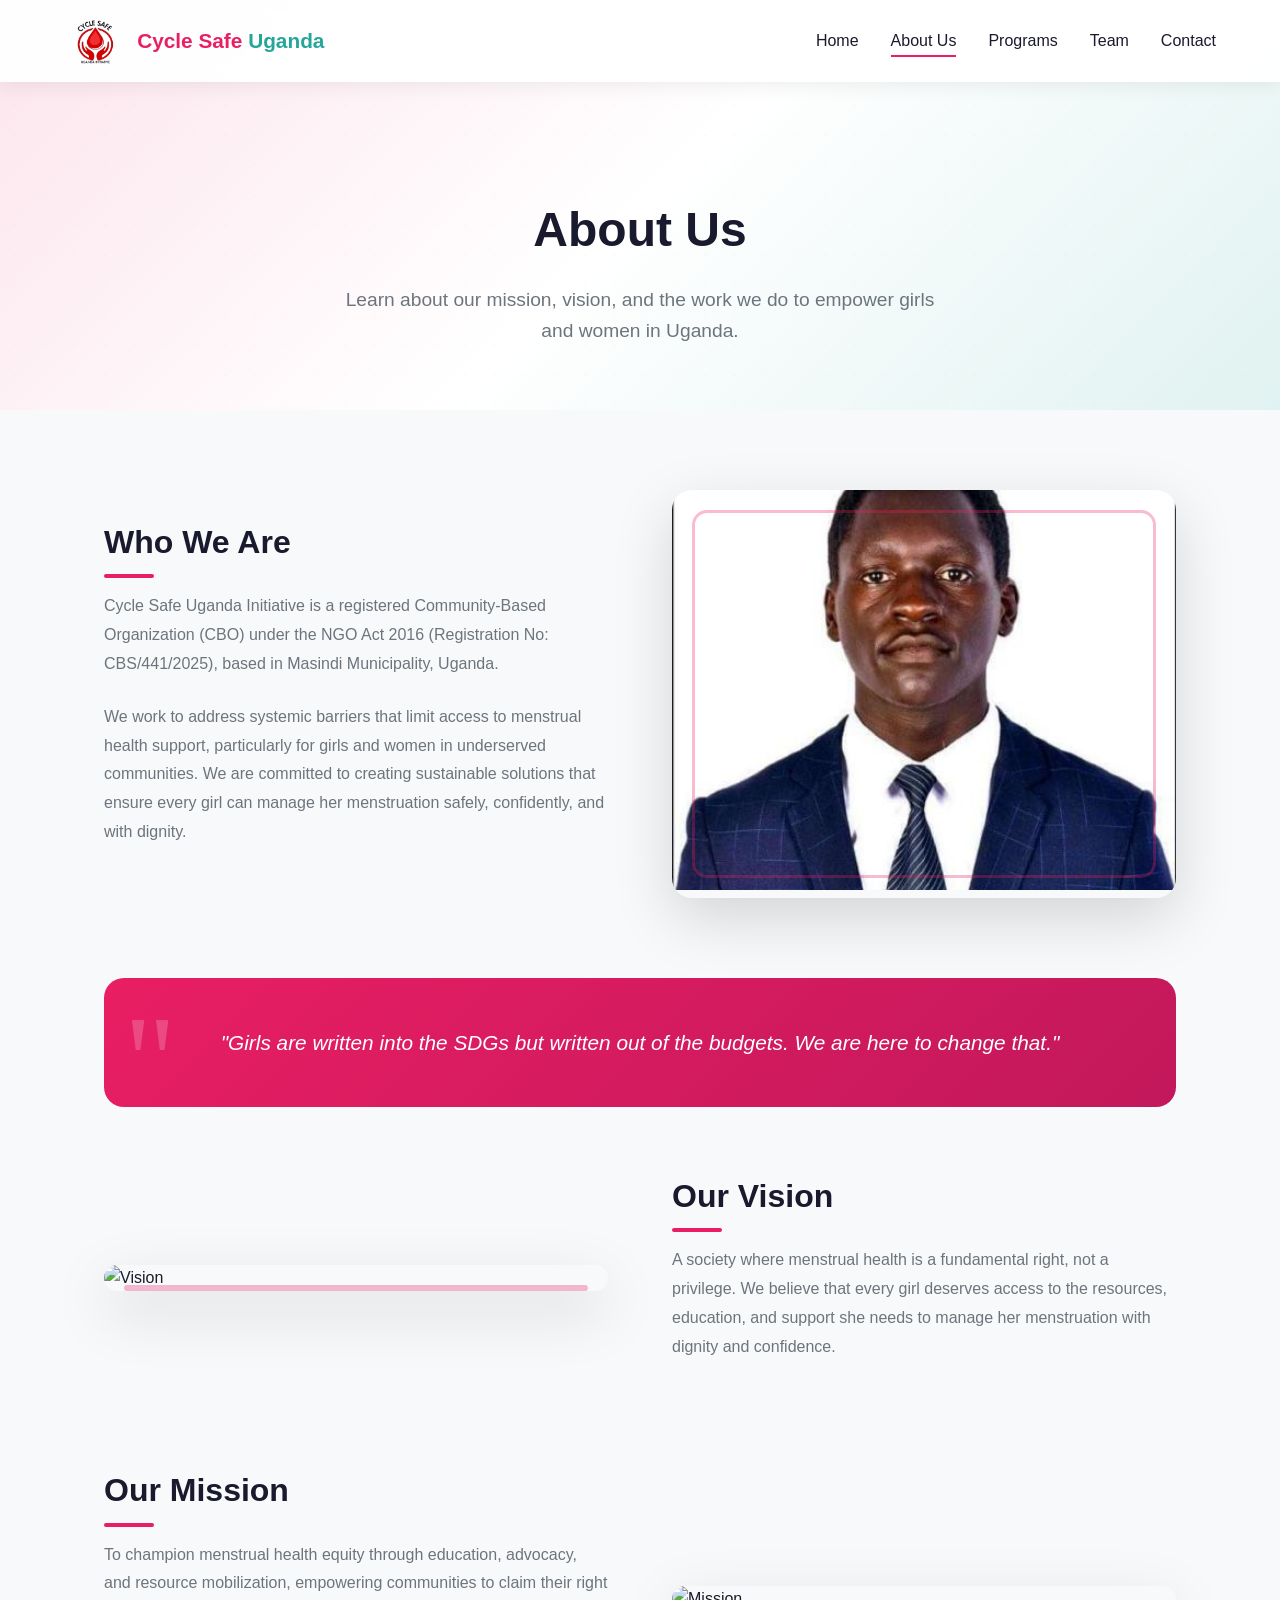
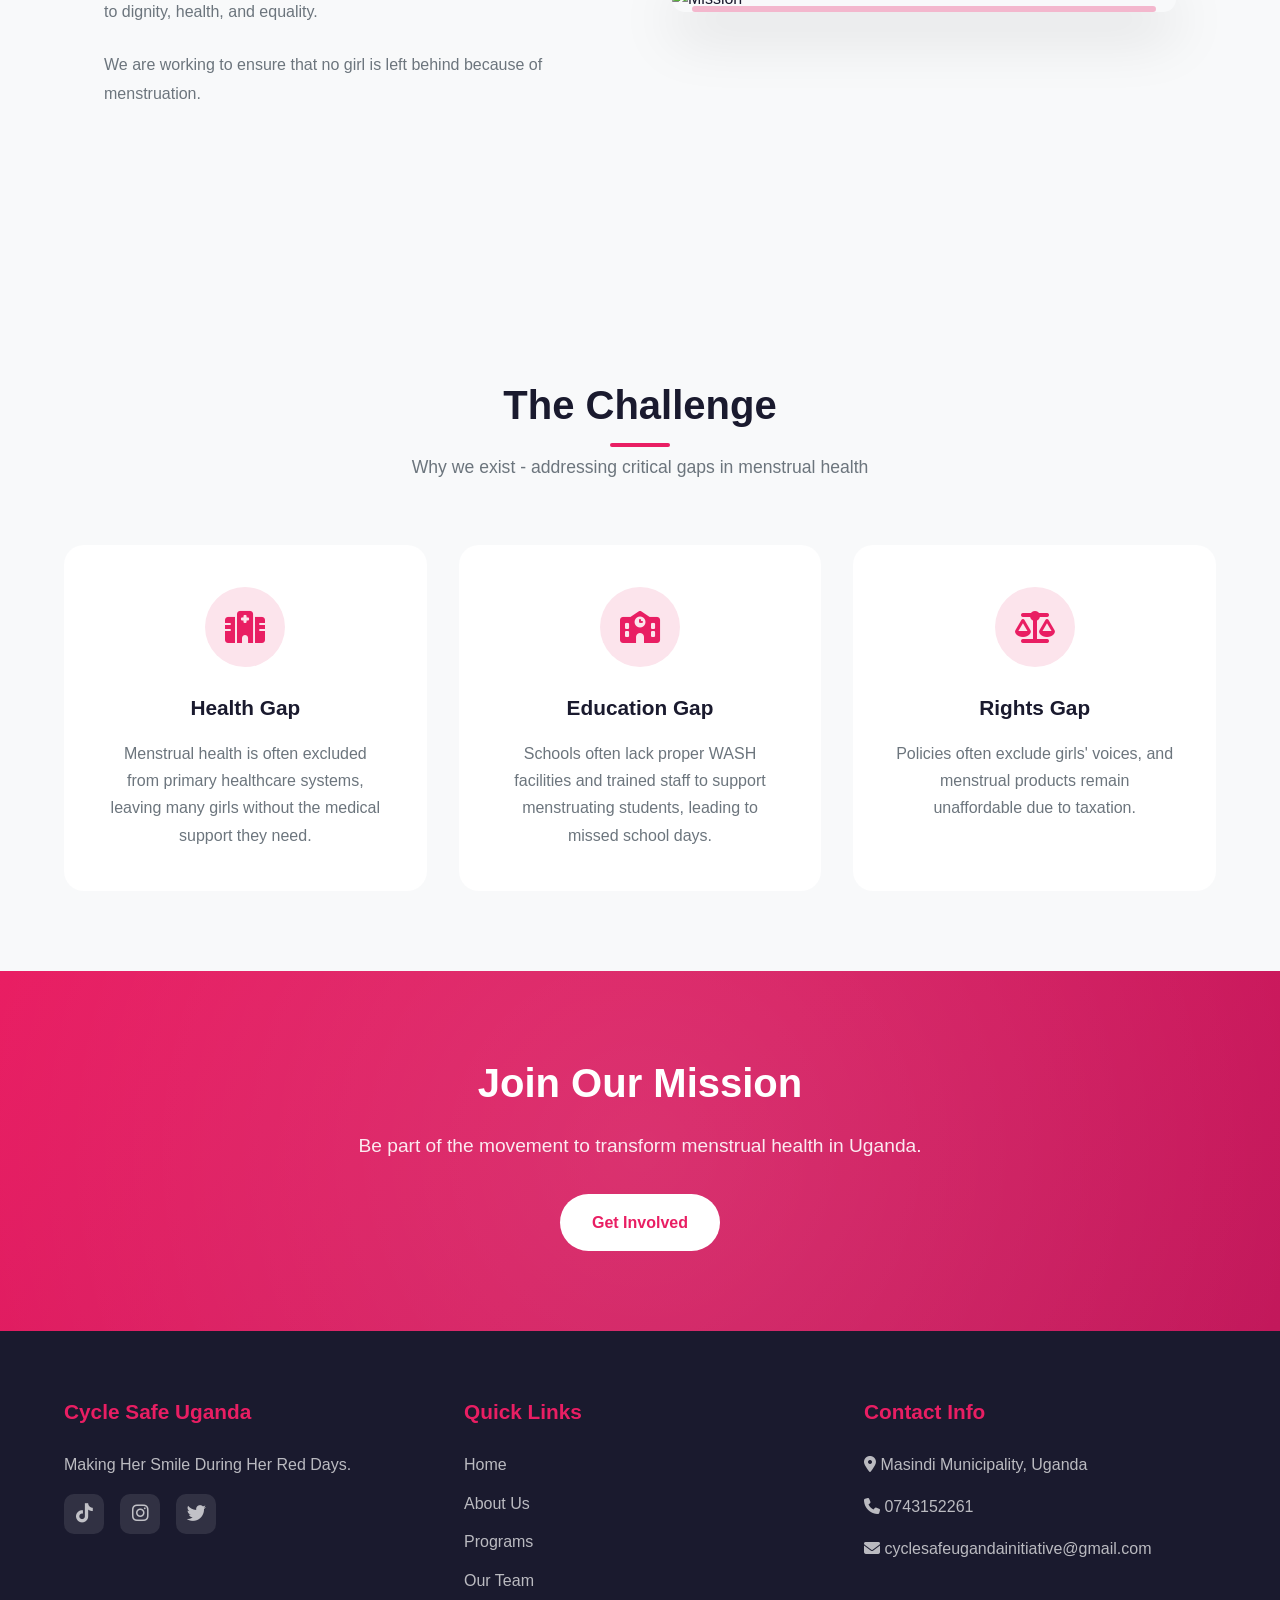
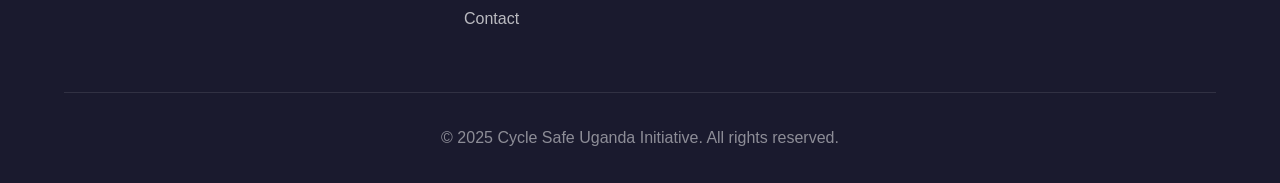
==== about.html @ 3c87a405 "Initial commit: Multi-page website with animations and modern UI" ====
<!DOCTYPE html>
<html lang="en">
<head>
    <meta charset="UTF-8">
    <meta name="viewport" content="width=device-width, initial-scale=1.0">
    <title>About Us - Cycle Safe Uganda Initiative</title>
    <link rel="stylesheet" href="styles.css">
    <link rel="stylesheet" href="https://cdnjs.cloudflare.com/ajax/libs/font-awesome/6.4.0/css/all.min.css">
    <style>
        .page-header {
            background: linear-gradient(135deg, var(--primary-light) 0%, #fff 50%, #e0f2f1 100%);
            padding: 12rem 5% 4rem;
            text-align: center;
            position: relative;
            overflow: hidden;
        }
        
        .page-header::before {
            content: '';
            position: absolute;
            top: 0;
            left: 0;
            width: 100%;
            height: 100%;
            background: url('data:image/svg+xml,<svg xmlns="http://www.w3.org/2000/svg" viewBox="0 0 100 100"><circle cx="50" cy="50" r="2" fill="%23e91e63" opacity="0.1"/></svg>') repeat;
            background-size: 30px 30px;
            animation: moveBackground 20s linear infinite;
        }
        
        @keyframes moveBackground {
            from { background-position: 0 0; }
            to { background-position: 30px 30px; }
        }
        
        .page-header h1 {
            font-size: 3rem;
            color: var(--dark);
            margin-bottom: 1rem;
            position: relative;
        }
        
        .page-header p {
            font-size: 1.2rem;
            color: var(--gray);
            max-width: 600px;
            margin: 0 auto;
            position: relative;
        }
        
        .about-content {
            padding: 5rem 5%;
            max-width: 1200px;
            margin: 0 auto;
        }
        
        .about-section {
            display: grid;
            grid-template-columns: 1fr 1fr;
            gap: 4rem;
            align-items: center;
            margin-bottom: 5rem;
        }
        
        .about-section.reverse {
            direction: rtl;
        }
        
        .about-section.reverse > * {
            direction: ltr;
        }
        
        .about-text h2 {
            font-size: 2rem;
            margin-bottom: 1.5rem;
            color: var(--dark);
            position: relative;
        }
        
        .about-text h2::after {
            content: '';
            position: absolute;
            bottom: -10px;
            left: 0;
            width: 50px;
            height: 4px;
            background: var(--primary);
            border-radius: 2px;
        }
        
        .about-text p {
            color: var(--gray);
            line-height: 1.8;
            margin-bottom: 1.5rem;
        }
        
        .about-image {
            border-radius: 20px;
            overflow: hidden;
            box-shadow: 0 20px 60px rgba(0,0,0,0.15);
            position: relative;
        }
        
        .about-image::after {
            content: '';
            position: absolute;
            top: 20px;
            left: 20px;
            right: 20px;
            bottom: 20px;
            border: 3px solid var(--primary);
            border-radius: 15px;
            opacity: 0.3;
            animation: borderPulse 3s ease-in-out infinite;
        }
        
        @keyframes borderPulse {
            0%, 100% { opacity: 0.3; }
            50% { opacity: 0.6; }
        }
        
        .about-image img {
            width: 100%;
            height: 400px;
            object-fit: cover;
            transition: transform 0.5s ease;
        }
        
        .about-image:hover img {
            transform: scale(1.05);
        }
        
        .quote-box {
            background: linear-gradient(135deg, var(--primary) 0%, var(--primary-dark) 100%);
            color: white;
            padding: 3rem;
            border-radius: 20px;
            text-align: center;
            margin: 4rem 0;
            position: relative;
            overflow: hidden;
        }
        
        .quote-box::before {
            content: '"';
            font-size: 8rem;
            position: absolute;
            top: -20px;
            left: 20px;
            opacity: 0.2;
            font-family: serif;
        }
        
        .quote-box p {
            font-size: 1.3rem;
            font-style: italic;
            position: relative;
            z-index: 1;
        }
        
        .challenges {
            padding: 5rem 5%;
            background: var(--light);
        }
        
        .challenges-grid {
            display: grid;
            grid-template-columns: repeat(auto-fit, minmax(300px, 1fr));
            gap: 2rem;
            max-width: 1200px;
            margin: 0 auto;
        }
        
        .challenge-card {
            background: white;
            padding: 2.5rem;
            border-radius: 20px;
            text-align: center;
            transition: var(--transition);
            border: 2px solid transparent;
        }
        
        .challenge-card:hover {
            transform: translateY(-10px);
            border-color: var(--primary);
            box-shadow: 0 20px 60px rgba(0,0,0,0.1);
        }
        
        .challenge-icon {
            width: 80px;
            height: 80px;
            background: var(--primary-light);
            border-radius: 50%;
            display: flex;
            align-items: center;
            justify-content: center;
            margin: 0 auto 1.5rem;
            font-size: 2rem;
            color: var(--primary);
            transition: var(--transition);
        }
        
        .challenge-card:hover .challenge-icon {
            background: var(--primary);
            color: white;
            transform: rotate(360deg);
        }
        
        .challenge-card h3 {
            font-size: 1.3rem;
            margin-bottom: 1rem;
            color: var(--dark);
        }
        
        .challenge-card p {
            color: var(--gray);
            line-height: 1.7;
        }
        
        @media (max-width: 968px) {
            .about-section {
                grid-template-columns: 1fr;
            }
            
            .about-section.reverse {
                direction: ltr;
            }
            
            .page-header h1 {
                font-size: 2rem;
            }
        }
    </style>
</head>
<body>
    <div class="loader">
        <div class="loader-circle"></div>
    </div>

    <header>
        <div class="nav-container">
            <a href="index.html" class="logo">
                <img src="images/cycle-safe-logo.png" alt="Cycle Safe Uganda Logo" class="logo-image">
                <div class="logo-text">Cycle Safe <span>Uganda</span></div>
            </a>
            <div class="menu-toggle" onclick="toggleMenu()">
                <span></span>
                <span></span>
                <span></span>
            </div>
            <nav>
                <ul id="nav-menu">
                    <li><a href="index.html">Home</a></li>
                    <li><a href="about.html" class="active">About Us</a></li>
                    <li><a href="programs.html">Programs</a></li>
                    <li><a href="team.html">Team</a></li>
                    <li><a href="contact.html">Contact</a></li>
                </ul>
            </nav>
        </div>
    </header>

    <div class="page-header">
        <h1>About Us</h1>
        <p>Learn about our mission, vision, and the work we do to empower girls and women in Uganda.</p>
    </div>

    <section class="about-content">
        <div class="about-section reveal">
            <div class="about-text">
                <h2>Who We Are</h2>
                <p>Cycle Safe Uganda Initiative is a registered Community-Based Organization (CBO) under the NGO Act 2016 (Registration No: CBS/441/2025), based in Masindi Municipality, Uganda.</p>
                <p>We work to address systemic barriers that limit access to menstrual health support, particularly for girls and women in underserved communities. We are committed to creating sustainable solutions that ensure every girl can manage her menstruation safely, confidently, and with dignity.</p>
            </div>
            <div class="about-image">
                <img src="images/okumu1.png" alt="Team meeting" decoding="async">
            </div>
        </div>

        <div class="quote-box reveal">
            <p>"Girls are written into the SDGs but written out of the budgets. We are here to change that."</p>
        </div>

        <div class="about-section reverse reveal">
            <div class="about-text">
                <h2>Our Vision</h2>
                <p>A society where menstrual health is a fundamental right, not a privilege. We believe that every girl deserves access to the resources, education, and support she needs to manage her menstruation with dignity and confidence.</p>
            </div>
            <div class="about-image">
                <img src="https://images.unsplash.com/photo-1488521787991-ed7bbaae773c?w=600" alt="Vision" loading="lazy" decoding="async">
            </div>
        </div>

        <div class="about-section reveal">
            <div class="about-text">
                <h2>Our Mission</h2>
                <p>To champion menstrual health equity through education, advocacy, and resource mobilization, empowering communities to claim their right to dignity, health, and equality.</p>
                <p>We are working to ensure that no girl is left behind because of menstruation.</p>
            </div>
            <div class="about-image">
                <img src="https://images.unsplash.com/photo-1531206715517-5c0ba140840e?w=600" alt="Mission" loading="lazy" decoding="async">
            </div>
        </div>
    </section>

    <section class="challenges">
        <div class="section-header reveal">
            <h2>The Challenge</h2>
            <p>Why we exist - addressing critical gaps in menstrual health</p>
        </div>
        <div class="challenges-grid">
            <div class="challenge-card reveal">
                <div class="challenge-icon">
                    <i class="fas fa-hospital"></i>
                </div>
                <h3>Health Gap</h3>
                <p>Menstrual health is often excluded from primary healthcare systems, leaving many girls without the medical support they need.</p>
            </div>
            <div class="challenge-card reveal">
                <div class="challenge-icon">
                    <i class="fas fa-school"></i>
                </div>
                <h3>Education Gap</h3>
                <p>Schools often lack proper WASH facilities and trained staff to support menstruating students, leading to missed school days.</p>
            </div>
            <div class="challenge-card reveal">
                <div class="challenge-icon">
                    <i class="fas fa-balance-scale"></i>
                </div>
                <h3>Rights Gap</h3>
                <p>Policies often exclude girls' voices, and menstrual products remain unaffordable due to taxation.</p>
            </div>
        </div>
    </section>

    <section class="cta">
        <div class="cta-content">
            <h2>Join Our Mission</h2>
            <p>Be part of the movement to transform menstrual health in Uganda.</p>
            <a href="contact.html" class="btn">Get Involved</a>
        </div>
    </section>

    <footer>
        <div class="footer-grid">
            <div class="footer-col">
                <h4>Cycle Safe Uganda</h4>
                <p>Making Her Smile During Her Red Days.</p>
                <div class="social-links">
                    <a href="#"><i class="fab fa-tiktok"></i></a>
                    <a href="#"><i class="fab fa-instagram"></i></a>
                    <a href="#"><i class="fab fa-twitter"></i></a>
                </div>
            </div>
            <div class="footer-col">
                <h4>Quick Links</h4>
                <ul>
                    <li><a href="index.html">Home</a></li>
                    <li><a href="about.html">About Us</a></li>
                    <li><a href="programs.html">Programs</a></li>
                    <li><a href="team.html">Our Team</a></li>
                    <li><a href="contact.html">Contact</a></li>
                </ul>
            </div>
            <div class="footer-col">
                <h4>Contact Info</h4>
                <p><i class="fas fa-map-marker-alt"></i> Masindi Municipality, Uganda</p>
                <p><i class="fas fa-phone"></i> 0743152261</p>
                <p><i class="fas fa-envelope"></i> cyclesafeugandainitiative@gmail.com</p>
            </div>
        </div>
        <div class="footer-bottom">
            <p>&copy; 2025 Cycle Safe Uganda Initiative. All rights reserved.</p>
        </div>
    </footer>

    <script>
        document.addEventListener('DOMContentLoaded', () => {
            const loader = document.querySelector('.loader');
            if (loader) {
                loader.classList.add('hidden');
            }
        });

        // Fallback in case DOMContentLoaded is delayed by browser quirks.
        setTimeout(() => {
            const loader = document.querySelector('.loader');
            if (loader && !loader.classList.contains('hidden')) {
                loader.classList.add('hidden');
            }
        }, 1200);

        window.addEventListener('scroll', () => {
            const header = document.querySelector('header');
            header.classList.toggle('scrolled', window.scrollY > 50);
        });

        function toggleMenu() {
            document.getElementById('nav-menu').classList.toggle('active');
        }

        window.addEventListener('scroll', reveal);
        
        function reveal() {
            var reveals = document.querySelectorAll('.reveal');
            for (var i = 0; i < reveals.length; i++) {
                var windowHeight = window.innerHeight;
                var elementTop = reveals[i].getBoundingClientRect().top;
                var elementVisible = 150;
                if (elementTop < windowHeight - elementVisible) {
                    reveals[i].classList.add('active');
                }
            }
        }
    </script>
</body>
</html>
---- styles.css ----
:root {
    --primary: #e91e63;
    --primary-dark: #c2185b;
    --primary-light: #fce4ec;
    --secondary: #26a69a;
    --dark: #1a1a2e;
    --light: #f8f9fa;
    --white: #ffffff;
    --gray: #6c757d;
    --transition: all 0.4s cubic-bezier(0.4, 0, 0.2, 1);
}

* {
    margin: 0;
    padding: 0;
    box-sizing: border-box;
    font-family: 'Segoe UI', Tahoma, Geneva, Verdana, sans-serif;
}

html {
    scroll-behavior: smooth;
}

body {
    background: var(--light);
    color: var(--dark);
    line-height: 1.6;
    overflow-x: hidden;
}

/* Loader */
.loader {
    position: fixed;
    top: 0;
    left: 0;
    width: 100%;
    height: 100%;
    background: var(--white);
    display: flex;
    justify-content: center;
    align-items: center;
    z-index: 9999;
    transition: opacity 0.5s ease;
}

.loader.hidden {
    opacity: 0;
    pointer-events: none;
}

.loader-circle {
    width: 60px;
    height: 60px;
    border: 4px solid var(--primary-light);
    border-top-color: var(--primary);
    border-radius: 50%;
    animation: spin 1s linear infinite;
}

@keyframes spin {
    to { transform: rotate(360deg); }
}

/* Header */
header {
    background: rgba(255, 255, 255, 0.95);
    backdrop-filter: blur(10px);
    padding: 1rem 5%;
    position: fixed;
    width: 100%;
    top: 0;
    z-index: 1000;
    box-shadow: 0 2px 20px rgba(0,0,0,0.08);
    transition: var(--transition);
}

header.scrolled {
    padding: 0.7rem 5%;
    box-shadow: 0 4px 30px rgba(0,0,0,0.12);
}

.nav-container {
    display: flex;
    justify-content: space-between;
    align-items: center;
    max-width: 1400px;
    margin: 0 auto;
}

.logo {
    display: flex;
    align-items: center;
    gap: 12px;
    text-decoration: none;
    color: var(--dark);
}

.logo-image {
    height: 50px;
    width: auto;
    object-fit: contain;
    transition: var(--transition);
}

.logo:hover .logo-image {
    transform: scale(1.05);
}

.logo-text {
    font-size: 1.3rem;
    font-weight: 700;
    color: var(--primary);
}

.logo-text span {
    color: var(--secondary);
}

nav ul {
    display: flex;
    list-style: none;
    gap: 2rem;
}

nav a {
    text-decoration: none;
    color: var(--dark);
    font-weight: 500;
    position: relative;
    padding: 0.5rem 0;
    transition: var(--transition);
}

nav a::after {
    content: '';
    position: absolute;
    bottom: 0;
    left: 0;
    width: 0;
    height: 2px;
    background: var(--primary);
    transition: var(--transition);
}

nav a:hover::after,
nav a.active::after {
    width: 100%;
}

nav a:hover {
    color: var(--primary);
}

.menu-toggle {
    display: none;
    flex-direction: column;
    gap: 5px;
    cursor: pointer;
    padding: 10px;
}

.menu-toggle span {
    width: 25px;
    height: 3px;
    background: var(--dark);
    border-radius: 3px;
    transition: var(--transition);
}

/* Hero Section */
.hero {
    min-height: 100vh;
    display: flex;
    align-items: center;
    padding: 8rem 5% 4rem;
    background: linear-gradient(135deg, var(--primary-light) 0%, #fff 50%, #e0f2f1 100%);
    position: relative;
    overflow: hidden;
}

.hero::before {
    content: '';
    position: absolute;
    top: -50%;
    right: -20%;
    width: 600px;
    height: 600px;
    background: radial-gradient(circle, rgba(233, 30, 99, 0.1) 0%, transparent 70%);
    animation: float 8s ease-in-out infinite;
}

@keyframes float {
    0%, 100% { transform: translateY(0) rotate(0deg); }
    50% { transform: translateY(-30px) rotate(10deg); }
}

.hero-content {
    max-width: 700px;
    z-index: 1;
    animation: slideUp 1s ease-out;
}

@keyframes slideUp {
    from { opacity: 0; transform: translateY(40px); }
    to { opacity: 1; transform: translateY(0); }
}

.tagline {
    font-size: 1.2rem;
    color: var(--primary);
    font-weight: 600;
    margin-bottom: 1rem;
    display: flex;
    align-items: center;
    gap: 10px;
}

.tagline::before {
    content: '';
    width: 40px;
    height: 3px;
    background: var(--primary);
    border-radius: 2px;
}

.hero h1 {
    font-size: 3.5rem;
    line-height: 1.2;
    margin-bottom: 1.5rem;
    color: var(--dark);
}

.hero h1 span {
    color: var(--primary);
    position: relative;
}

.hero p {
    font-size: 1.2rem;
    color: var(--gray);
    margin-bottom: 2rem;
    max-width: 550px;
}

.hero-buttons {
    display: flex;
    gap: 1rem;
    flex-wrap: wrap;
}

.btn {
    padding: 1rem 2rem;
    border-radius: 50px;
    text-decoration: none;
    font-weight: 600;
    transition: var(--transition);
    display: inline-flex;
    align-items: center;
    gap: 8px;
    cursor: pointer;
    border: none;
    font-size: 1rem;
}

.btn-primary {
    background: var(--primary);
    color: white;
    box-shadow: 0 10px 30px rgba(233, 30, 99, 0.3);
}

.btn-primary:hover {
    background: var(--primary-dark);
    transform: translateY(-3px);
    box-shadow: 0 15px 40px rgba(233, 30, 99, 0.4);
}

.btn-secondary {
    background: white;
    color: var(--dark);
    border: 2px solid var(--primary);
}

.btn-secondary:hover {
    background: var(--primary);
    color: white;
}

.hero-image {
    position: absolute;
    right: 5%;
    top: 50%;
    transform: translateY(-50%);
    width: 400px;
    animation: fadeIn 1.2s ease-out 0.3s both;
}

@keyframes fadeIn {
    from { opacity: 0; transform: translateY(-50%) scale(0.9); }
    to { opacity: 1; transform: translateY(-50%) scale(1); }
}

.hero-image img {
    width: 100%;
    border-radius: 30px;
    box-shadow: 0 30px 60px rgba(0,0,0,0.15);
}

/* Stats Section */
.stats {
    padding: 4rem 5%;
    background: var(--white);
    margin-top: -1px;
}

.stats-grid {
    display: grid;
    grid-template-columns: repeat(auto-fit, minmax(200px, 1fr));
    gap: 2rem;
    max-width: 1200px;
    margin: 0 auto;
}

.stat-card {
    text-align: center;
    padding: 2rem;
    border-radius: 20px;
    background: var(--light);
    transition: var(--transition);
    opacity: 0;
    transform: translateY(30px);
    animation: fadeUp 0.6s ease-out forwards;
}

.stat-card:nth-child(1) { animation-delay: 0.1s; }
.stat-card:nth-child(2) { animation-delay: 0.2s; }
.stat-card:nth-child(3) { animation-delay: 0.3s; }
.stat-card:nth-child(4) { animation-delay: 0.4s; }

@keyframes fadeUp {
    to { opacity: 1; transform: translateY(0); }
}

.stat-card:hover {
    transform: translateY(-10px);
    box-shadow: 0 20px 40px rgba(0,0,0,0.1);
}

.stat-number {
    font-size: 2.5rem;
    font-weight: 700;
    color: var(--primary);
    margin-bottom: 0.5rem;
}

.stat-label {
    color: var(--gray);
    font-size: 0.95rem;
}

/* Section Styles */
section {
    padding: 5rem 5%;
}

.section-header {
    text-align: center;
    max-width: 600px;
    margin: 0 auto 4rem;
}

.section-header h2 {
    font-size: 2.5rem;
    color: var(--dark);
    margin-bottom: 1rem;
    position: relative;
    display: inline-block;
}

.section-header h2::after {
    content: '';
    position: absolute;
    bottom: -10px;
    left: 50%;
    transform: translateX(-50%);
    width: 60px;
    height: 4px;
    background: var(--primary);
    border-radius: 2px;
}

.section-header p {
    color: var(--gray);
    font-size: 1.1rem;
}

/* Features Section */
.features {
    background: linear-gradient(180deg, var(--light) 0%, var(--white) 100%);
}

.features-grid {
    display: grid;
    grid-template-columns: repeat(auto-fit, minmax(300px, 1fr));
    gap: 2rem;
    max-width: 1200px;
    margin: 0 auto;
}

.feature-card {
    background: var(--white);
    padding: 2.5rem;
    border-radius: 20px;
    box-shadow: 0 10px 40px rgba(0,0,0,0.08);
    transition: var(--transition);
    position: relative;
    overflow: hidden;
}

.feature-card::before {
    content: '';
    position: absolute;
    top: 0;
    left: 0;
    width: 100%;
    height: 4px;
    background: linear-gradient(90deg, var(--primary), var(--secondary));
    transform: scaleX(0);
    transform-origin: left;
    transition: var(--transition);
}

.feature-card:hover {
    transform: translateY(-10px);
    box-shadow: 0 20px 60px rgba(0,0,0,0.12);
}

.feature-card:hover::before {
    transform: scaleX(1);
}

.feature-icon {
    width: 70px;
    height: 70px;
    background: var(--primary-light);
    border-radius: 20px;
    display: flex;
    align-items: center;
    justify-content: center;
    font-size: 2rem;
    margin-bottom: 1.5rem;
    transition: var(--transition);
}

.feature-card:hover .feature-icon {
    background: var(--primary);
    color: white;
    transform: scale(1.1) rotate(5deg);
}

.feature-card h3 {
    font-size: 1.3rem;
    margin-bottom: 1rem;
    color: var(--dark);
}

.feature-card p {
    color: var(--gray);
    line-height: 1.7;
}

/* CTA Section */
.cta {
    background: linear-gradient(135deg, var(--primary) 0%, var(--primary-dark) 100%);
    color: white;
    text-align: center;
    position: relative;
    overflow: hidden;
}

.cta::before {
    content: '';
    position: absolute;
    top: -50%;
    left: -50%;
    width: 200%;
    height: 200%;
    background: radial-gradient(circle, rgba(255,255,255,0.1) 0%, transparent 50%);
    animation: rotate 20s linear infinite;
}

@keyframes rotate {
    to { transform: rotate(360deg); }
}

.cta-content {
    position: relative;
    z-index: 1;
}

.cta h2 {
    font-size: 2.5rem;
    margin-bottom: 1rem;
}

.cta p {
    font-size: 1.2rem;
    opacity: 0.9;
    margin-bottom: 2rem;
    max-width: 600px;
    margin-left: auto;
    margin-right: auto;
}

.cta .btn {
    background: white;
    color: var(--primary);
}

.cta .btn:hover {
    background: var(--dark);
    color: white;
}

/* Footer */
footer {
    background: var(--dark);
    color: white;
    padding: 4rem 5% 2rem;
}

.footer-grid {
    display: grid;
    grid-template-columns: repeat(auto-fit, minmax(250px, 1fr));
    gap: 3rem;
    max-width: 1200px;
    margin: 0 auto;
    margin-bottom: 3rem;
}

.footer-col h4 {
    font-size: 1.3rem;
    margin-bottom: 1.5rem;
    color: var(--primary);
}

.footer-col p {
    color: rgba(255,255,255,0.7);
    margin-bottom: 1rem;
}

.footer-col ul {
    list-style: none;
}

.footer-col ul li {
    margin-bottom: 0.8rem;
}

.footer-col a {
    color: rgba(255,255,255,0.7);
    text-decoration: none;
    transition: var(--transition);
}

.footer-col a:hover {
    color: var(--primary);
    padding-left: 5px;
}

.social-links {
    display: flex;
    gap: 1rem;
    margin-top: 1rem;
}

.social-links a {
    width: 40px;
    height: 40px;
    background: rgba(255,255,255,0.1);
    border-radius: 10px;
    display: flex;
    align-items: center;
    justify-content: center;
    font-size: 1.2rem;
    transition: var(--transition);
}

.social-links a:hover {
    background: var(--primary);
    transform: translateY(-5px);
}

.footer-bottom {
    text-align: center;
    padding-top: 2rem;
    border-top: 1px solid rgba(255,255,255,0.1);
    color: rgba(255,255,255,0.5);
}

/* Scroll Animations */
.reveal {
    opacity: 0;
    transform: translateY(40px);
    transition: all 0.8s ease-out;
}

.reveal.active {
    opacity: 1;
    transform: translateY(0);
}

/* Responsive */
@media (max-width: 968px) {
    .hero {
        text-align: center;
    }
    
    .hero-content {
        max-width: 100%;
    }
    
    .hero-image {
        display: none;
    }
    
    .hero h1 {
        font-size: 2.5rem;
    }
}

@media (max-width: 768px) {
    .menu-toggle {
        display: flex;
    }
    
    nav ul {
        position: fixed;
        top: 70px;
        left: 0;
        width: 100%;
        background: white;
        flex-direction: column;
        padding: 2rem;
        gap: 1rem;
        box-shadow: 0 20px 40px rgba(0,0,0,0.1);
        transform: translateY(-150%);
        transition: var(--transition);
    }
    
    nav ul.active {
        transform: translateY(0);
    }
    
    .hero h1 {
        font-size: 2rem;
    }
    
    .section-header h2 {
        font-size: 2rem;
    }
}
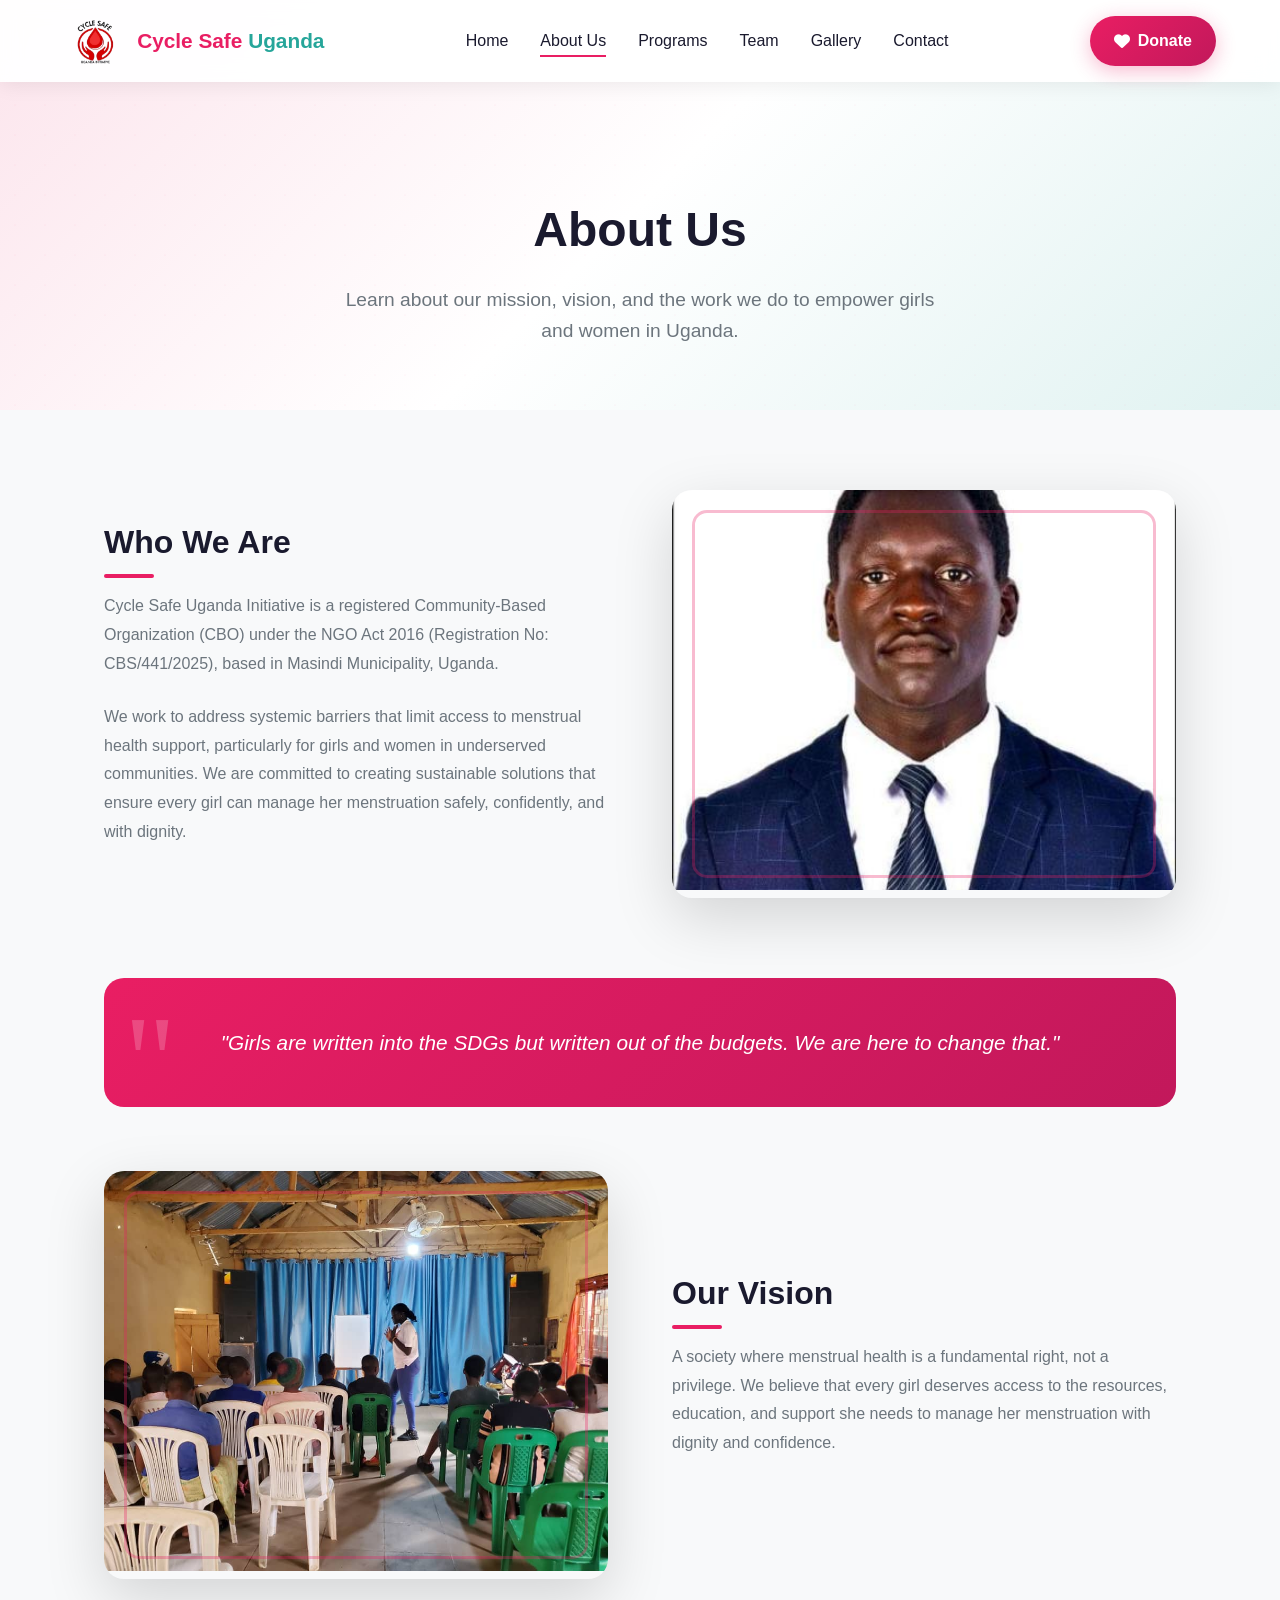
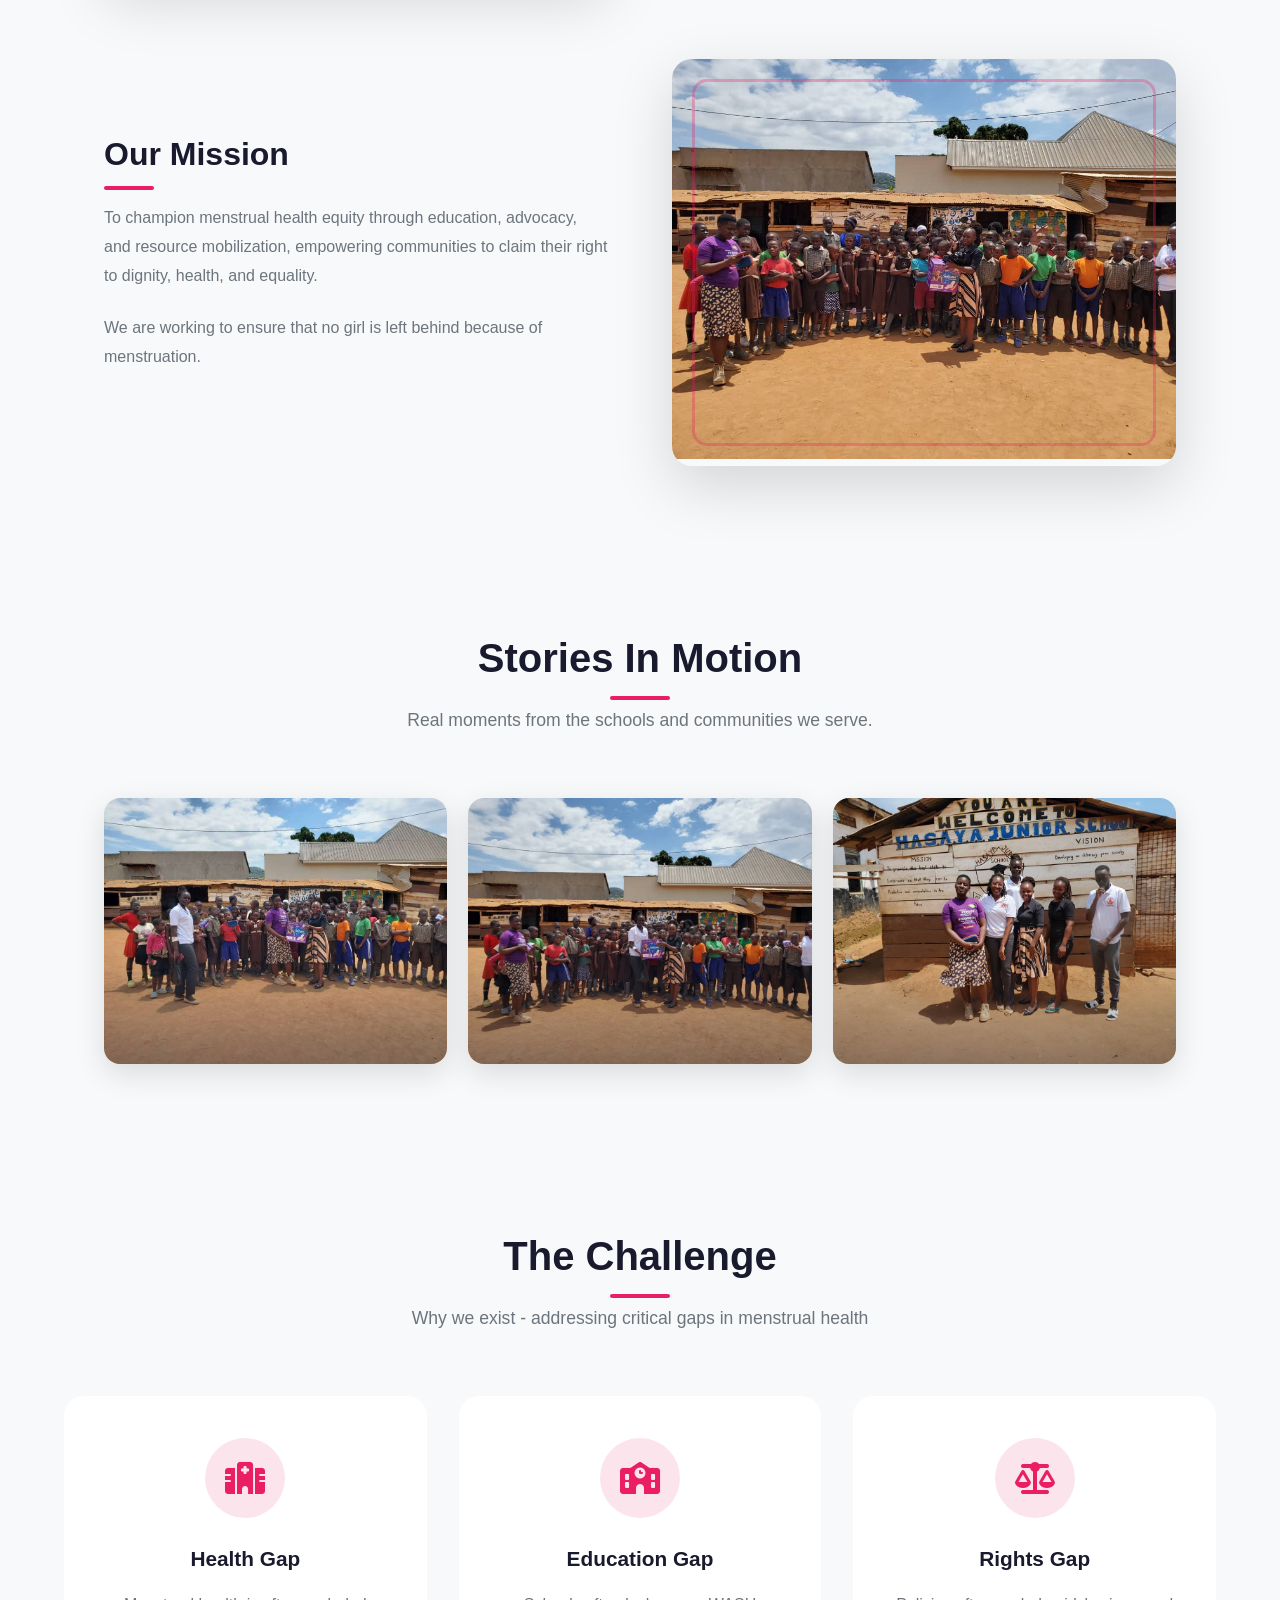
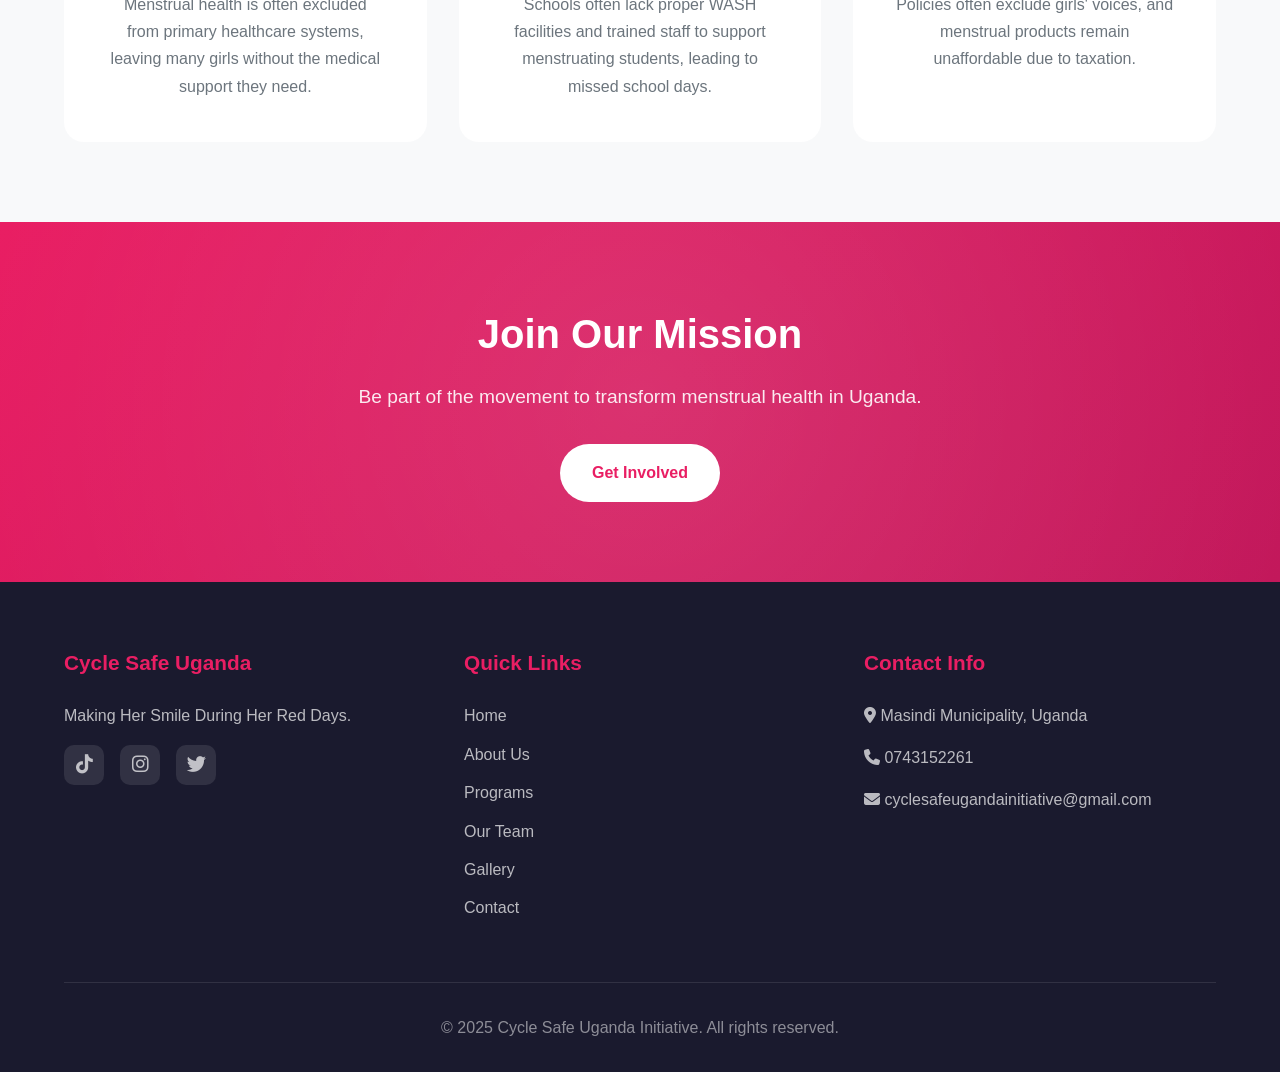
==== commit b0badea6: "new" ====
--- a/about.html
+++ b/about.html
@@ -215,9 +215,57 @@
             color: var(--gray);
             line-height: 1.7;
         }
+
+        .story-gallery {
+            padding: 0 5% 5rem;
+            max-width: 1200px;
+            margin: 0 auto;
+        }
+
+        .story-gallery-grid {
+            display: grid;
+            grid-template-columns: repeat(3, minmax(0, 1fr));
+            gap: 1.3rem;
+        }
+
+        .story-photo {
+            border-radius: 16px;
+            overflow: hidden;
+            box-shadow: 0 10px 30px rgba(0, 0, 0, 0.12);
+            transition: var(--transition);
+            min-height: 260px;
+            position: relative;
+        }
+
+        .story-photo img {
+            width: 100%;
+            height: 100%;
+            object-fit: cover;
+            transition: transform 0.6s ease;
+        }
+
+        .story-photo:hover {
+            transform: translateY(-8px);
+        }
+
+        .story-photo:hover img {
+            transform: scale(1.08);
+        }
+
+        .story-photo::after {
+            content: '';
+            position: absolute;
+            inset: 0;
+            background: linear-gradient(to top, rgba(26, 26, 46, 0.4), transparent 45%);
+            pointer-events: none;
+        }
         
         @media (max-width: 968px) {
             .about-section {
+                grid-template-columns: 1fr;
+            }
+
+            .story-gallery-grid {
                 grid-template-columns: 1fr;
             }
             
@@ -253,9 +301,11 @@
                     <li><a href="about.html" class="active">About Us</a></li>
                     <li><a href="programs.html">Programs</a></li>
                     <li><a href="team.html">Team</a></li>
+                    <li><a href="gallery.html">Gallery</a></li>
                     <li><a href="contact.html">Contact</a></li>
                 </ul>
             </nav>
+            <a href="programs.html#support" class="nav-donate-btn"><i class="fas fa-heart"></i> Donate</a>
         </div>
     </header>
 
@@ -286,7 +336,7 @@
                 <p>A society where menstrual health is a fundamental right, not a privilege. We believe that every girl deserves access to the resources, education, and support she needs to manage her menstruation with dignity and confidence.</p>
             </div>
             <div class="about-image">
-                <img src="https://images.unsplash.com/photo-1488521787991-ed7bbaae773c?w=600" alt="Vision" loading="lazy" decoding="async">
+                <img src="images/8.jpg" alt="Students participating in a school program" loading="lazy" decoding="async">
             </div>
         </div>
 
@@ -297,7 +347,25 @@
                 <p>We are working to ensure that no girl is left behind because of menstruation.</p>
             </div>
             <div class="about-image">
-                <img src="https://images.unsplash.com/photo-1531206715517-5c0ba140840e?w=600" alt="Mission" loading="lazy" decoding="async">
+                <img src="images/9.jpg" alt="Cycle Safe outreach program in action" loading="lazy" decoding="async">
+            </div>
+        </div>
+    </section>
+
+    <section class="story-gallery">
+        <div class="section-header reveal">
+            <h2>Stories In Motion</h2>
+            <p>Real moments from the schools and communities we serve.</p>
+        </div>
+        <div class="story-gallery-grid">
+            <div class="story-photo reveal">
+                <img src="images/10.jpg" alt="Students learning in a classroom" loading="lazy" decoding="async">
+            </div>
+            <div class="story-photo reveal">
+                <img src="images/11.jpg" alt="Group activity during awareness session" loading="lazy" decoding="async">
+            </div>
+            <div class="story-photo reveal">
+                <img src="images/12.jpg" alt="Young people engaged in workshop" loading="lazy" decoding="async">
             </div>
         </div>
     </section>
@@ -358,6 +426,7 @@
                     <li><a href="about.html">About Us</a></li>
                     <li><a href="programs.html">Programs</a></li>
                     <li><a href="team.html">Our Team</a></li>
+                    <li><a href="gallery.html">Gallery</a></li>
                     <li><a href="contact.html">Contact</a></li>
                 </ul>
             </div>
--- a/styles.css
+++ b/styles.css
@@ -106,6 +106,70 @@
     transform: scale(1.05);
 }
 
+/* Featured Images */
+.featured-images {
+    padding: 5rem 5%;
+    background: linear-gradient(180deg, var(--light) 0%, var(--white) 100%);
+}
+
+.featured-grid {
+    display: grid;
+    grid-template-columns: repeat(auto-fit, minmax(300px, 1fr));
+    gap: 2rem;
+    max-width: 1200px;
+    margin: 0 auto;
+    animation: fadeInUp 0.8s ease-out;
+}
+
+.featured-image-card {
+    position: relative;
+    overflow: hidden;
+    border-radius: 20px;
+    height: 340px;
+    box-shadow: 0 10px 40px rgba(0,0,0,0.1);
+    cursor: pointer;
+    transition: var(--transition);
+}
+
+.featured-image-card img {
+    width: 100%;
+    height: 100%;
+    object-fit: cover;
+    transition: transform 0.6s cubic-bezier(0.4, 0, 0.2, 1);
+}
+
+.featured-image-card:hover img {
+    transform: scale(1.1) rotate(1deg);
+}
+
+.image-caption {
+    position: absolute;
+    bottom: 0;
+    left: 0;
+    right: 0;
+    background: linear-gradient(to top, rgba(26, 26, 46, 0.95), transparent);
+    padding: 2rem 1.5rem 1.5rem;
+    color: white;
+    transform: translateY(20px);
+    transition: transform 0.4s cubic-bezier(0.4, 0, 0.2, 1);
+}
+
+.featured-image-card:hover .image-caption {
+    transform: translateY(0);
+}
+
+.image-caption h3 {
+    font-size: 1.3rem;
+    margin-bottom: 0.5rem;
+    font-weight: 600;
+}
+
+.image-caption p {
+    font-size: 0.95rem;
+    opacity: 0.9;
+    line-height: 1.4;
+}
+
 .logo-text {
     font-size: 1.3rem;
     font-weight: 700;
@@ -151,6 +215,27 @@
     color: var(--primary);
 }
 
+.nav-donate-btn {
+    padding: 0.75rem 1.5rem;
+    background: linear-gradient(135deg, var(--primary), var(--primary-dark));
+    color: white;
+    border-radius: 50px;
+    text-decoration: none;
+    font-weight: 600;
+    transition: var(--transition);
+    display: inline-flex;
+    align-items: center;
+    gap: 8px;
+    box-shadow: 0 5px 20px rgba(233, 30, 99, 0.3);
+    white-space: nowrap;
+}
+
+.nav-donate-btn:hover {
+    transform: translateY(-2px);
+    box-shadow: 0 10px 30px rgba(233, 30, 99, 0.4);
+    background: linear-gradient(135deg, var(--primary-dark), var(--primary));
+}
+
 .menu-toggle {
     display: none;
     flex-direction: column;
@@ -169,10 +254,10 @@
 
 /* Hero Section */
 .hero {
-    min-height: 100vh;
+    min-height: 92vh;
     display: flex;
     align-items: center;
-    padding: 8rem 5% 4rem;
+    padding: 7.2rem 5% 3.2rem;
     background: linear-gradient(135deg, var(--primary-light) 0%, #fff 50%, #e0f2f1 100%);
     position: relative;
     overflow: hidden;
@@ -189,15 +274,200 @@
     animation: float 8s ease-in-out infinite;
 }
 
+.hero-layout {
+    width: 100%;
+    max-width: 1300px;
+    margin: 0 auto;
+    display: grid;
+    grid-template-columns: minmax(0, 1fr) minmax(0, 1fr);
+    gap: 2rem;
+    align-items: center;
+    position: relative;
+    z-index: 1;
+    background: var(--white);
+    border-radius: 34px;
+    padding: clamp(1.2rem, 2.5vw, 2.2rem);
+    box-shadow: 0 24px 60px rgba(0, 0, 0, 0.12);
+    overflow: hidden;
+}
+
+.hero-layout::before {
+    content: '';
+    position: absolute;
+    left: -80px;
+    top: -70px;
+    width: 230px;
+    height: 230px;
+    border-radius: 50%;
+    background: radial-gradient(circle, rgba(38, 166, 154, 0.14), transparent 65%);
+    pointer-events: none;
+}
+
 @keyframes float {
     0%, 100% { transform: translateY(0) rotate(0deg); }
     50% { transform: translateY(-30px) rotate(10deg); }
 }
 
 .hero-content {
-    max-width: 700px;
+    max-width: 660px;
+    display: flex;
+    flex-direction: column;
+    justify-content: center;
+    padding: 0.4rem 0.4rem 0.4rem 0.8rem;
     z-index: 1;
     animation: slideUp 1s ease-out;
+}
+
+.hero-carousel {
+    position: relative;
+    width: 100%;
+    max-width: 560px;
+    margin-left: auto;
+    height: clamp(360px, 55vh, 500px);
+    border-radius: 64px;
+    overflow: hidden;
+    box-shadow: 0 26px 60px rgba(0, 0, 0, 0.18);
+    animation: fadeIn 1.2s ease-out 0.3s both;
+    clip-path: polygon(9% 0%, 83% 0%, 94% 6%, 100% 17%, 100% 83%, 93% 94%, 82% 100%, 10% 100%, 0% 90%, 0% 11%);
+}
+
+.hero-carousel::after {
+    content: '';
+    position: absolute;
+    right: -24px;
+    top: 8%;
+    width: 120px;
+    height: 84%;
+    background: linear-gradient(180deg, rgba(38, 166, 154, 0.95), rgba(38, 166, 154, 0.72));
+    border-radius: 70px;
+    transform: rotate(8deg);
+    z-index: 5;
+    box-shadow: -12px 0 22px rgba(38, 166, 154, 0.24);
+}
+
+.hero-carousel::before {
+    content: '';
+    position: absolute;
+    width: 84px;
+    height: 84px;
+    left: 16px;
+    top: 16px;
+    border-radius: 50%;
+    border: 6px solid rgba(255, 255, 255, 0.95);
+    background: radial-gradient(circle at 35% 30%, rgba(255,255,255,0.58), rgba(38, 166, 154, 0.96));
+    box-shadow: 0 8px 20px rgba(0, 0, 0, 0.18);
+    z-index: 8;
+}
+
+.hero-carousel-mark {
+    position: absolute;
+    left: 16px;
+    top: 16px;
+    width: 84px;
+    height: 84px;
+    z-index: 9;
+    display: flex;
+    align-items: center;
+    justify-content: center;
+    color: var(--white);
+    font-size: 1.65rem;
+}
+
+.hero-slide {
+    position: absolute;
+    inset: 0;
+    opacity: 0;
+    transform: scale(1.06);
+    transition: opacity 0.8s ease, transform 6s ease;
+}
+
+.hero-slide.active {
+    opacity: 1;
+    transform: scale(1);
+}
+
+.hero-slide img {
+    width: 100%;
+    height: 100%;
+    object-fit: cover;
+    display: block;
+}
+
+.hero-carousel-overlay {
+    position: absolute;
+    inset: 0;
+    background: linear-gradient(to top, rgba(26, 26, 46, 0.78), rgba(26, 26, 46, 0.1));
+    z-index: 3;
+}
+
+.hero-carousel-caption {
+    position: absolute;
+    left: 1.2rem;
+    right: 1.2rem;
+    bottom: 1.4rem;
+    color: var(--white);
+    z-index: 6;
+}
+
+.hero-carousel-caption h3 {
+    font-size: 1.2rem;
+    margin-bottom: 0.35rem;
+}
+
+.hero-carousel-caption p {
+    color: rgba(255, 255, 255, 0.9);
+    font-size: 0.95rem;
+    margin: 0;
+}
+
+.carousel-controls {
+    position: absolute;
+    right: 0.9rem;
+    top: 0.9rem;
+    display: flex;
+    gap: 0.45rem;
+    z-index: 5;
+}
+
+.carousel-btn {
+    width: 36px;
+    height: 36px;
+    border: none;
+    border-radius: 50%;
+    cursor: pointer;
+    background: rgba(255, 255, 255, 0.88);
+    color: var(--dark);
+    transition: var(--transition);
+}
+
+.carousel-btn:hover {
+    background: var(--primary);
+    color: var(--white);
+}
+
+.carousel-dots {
+    position: absolute;
+    left: 50%;
+    bottom: 0.9rem;
+    transform: translateX(-50%);
+    display: flex;
+    gap: 0.45rem;
+    z-index: 5;
+}
+
+.carousel-dot {
+    width: 10px;
+    height: 10px;
+    border-radius: 50%;
+    border: none;
+    background: rgba(255, 255, 255, 0.45);
+    cursor: pointer;
+    transition: var(--transition);
+}
+
+.carousel-dot.active {
+    background: var(--white);
+    transform: scale(1.22);
 }
 
 @keyframes slideUp {
@@ -224,10 +494,21 @@
 }
 
 .hero h1 {
-    font-size: 3.5rem;
-    line-height: 1.2;
+    font-size: 3.55rem;
+    line-height: 1.08;
     margin-bottom: 1.5rem;
     color: var(--dark);
+    letter-spacing: -0.02em;
+}
+
+@media (max-width: 1200px) {
+    .hero h1 {
+        font-size: 3.1rem;
+    }
+
+    .hero-carousel {
+        max-width: 540px;
+    }
 }
 
 .hero h1 span {
@@ -285,6 +566,18 @@
     color: white;
 }
 
+.btn-donate {
+    background: linear-gradient(135deg, var(--primary), var(--primary-dark));
+    color: white;
+    box-shadow: 0 10px 30px rgba(233, 30, 99, 0.3);
+}
+
+.btn-donate:hover {
+    background: linear-gradient(135deg, var(--primary-dark), var(--primary));
+    transform: translateY(-3px);
+    box-shadow: 0 15px 40px rgba(233, 30, 99, 0.4);
+}
+
 .hero-image {
     position: absolute;
     right: 5%;
@@ -292,6 +585,53 @@
     transform: translateY(-50%);
     width: 400px;
     animation: fadeIn 1.2s ease-out 0.3s both;
+}
+
+.impact-snapshots {
+    background: var(--white);
+}
+
+.snapshot-grid {
+    max-width: 1200px;
+    margin: 0 auto;
+    display: grid;
+    grid-template-columns: repeat(3, minmax(0, 1fr));
+    gap: 1.4rem;
+}
+
+.snapshot-card {
+    position: relative;
+    border-radius: 18px;
+    overflow: hidden;
+    min-height: 260px;
+    box-shadow: 0 14px 36px rgba(0, 0, 0, 0.12);
+    transition: var(--transition);
+}
+
+.snapshot-card:hover {
+    transform: translateY(-8px);
+}
+
+.snapshot-card img {
+    width: 100%;
+    height: 100%;
+    object-fit: cover;
+    transition: transform 0.6s ease;
+}
+
+.snapshot-card:hover img {
+    transform: scale(1.08);
+}
+
+.snapshot-card figcaption {
+    position: absolute;
+    left: 0;
+    right: 0;
+    bottom: 0;
+    color: var(--white);
+    background: linear-gradient(to top, rgba(26, 26, 46, 0.92), rgba(26, 26, 46, 0));
+    padding: 1.2rem 1rem 0.95rem;
+    font-weight: 600;
 }
 
 @keyframes fadeIn {
@@ -612,15 +952,39 @@
 /* Responsive */
 @media (max-width: 968px) {
     .hero {
-        text-align: center;
+        text-align: left;
+        min-height: auto;
+    }
+
+    .hero-layout {
+        grid-template-columns: 1fr;
+        gap: 1.5rem;
+        border-radius: 24px;
     }
     
     .hero-content {
         max-width: 100%;
+        padding-right: 0;
     }
     
-    .hero-image {
+    .hero-carousel {
+        max-width: 100%;
+        margin-left: 0;
+        height: 420px;
+        clip-path: none;
+        border-radius: 24px;
+    }
+
+    .hero-carousel::after {
         display: none;
+    }
+
+    .hero-carousel-caption {
+        text-align: left;
+    }
+
+    .snapshot-grid {
+        grid-template-columns: 1fr;
     }
     
     .hero h1 {
@@ -650,10 +1014,54 @@
     nav ul.active {
         transform: translateY(0);
     }
+
+    .nav-donate-btn {
+        display: none;
+    }
+    
+    .hero-buttons {
+        justify-content: center;
+    }
+
+    .hero-content {
+        text-align: center;
+    }
+
+    .tagline {
+        justify-content: center;
+    }
     
     .hero h1 {
         font-size: 2rem;
     }
+
+    .hero-carousel {
+        height: 320px;
+    }
+
+    .hero-layout {
+        padding: 1rem;
+    }
+
+    .hero-content {
+        padding: 0.2rem;
+    }
+
+    .hero-carousel::before {
+        width: 56px;
+        height: 56px;
+        left: 10px;
+        top: 10px;
+        border-width: 4px;
+    }
+
+    .hero-carousel-mark {
+        width: 56px;
+        height: 56px;
+        left: 10px;
+        top: 10px;
+        font-size: 1.2rem;
+    }
     
     .section-header h2 {
         font-size: 2rem;
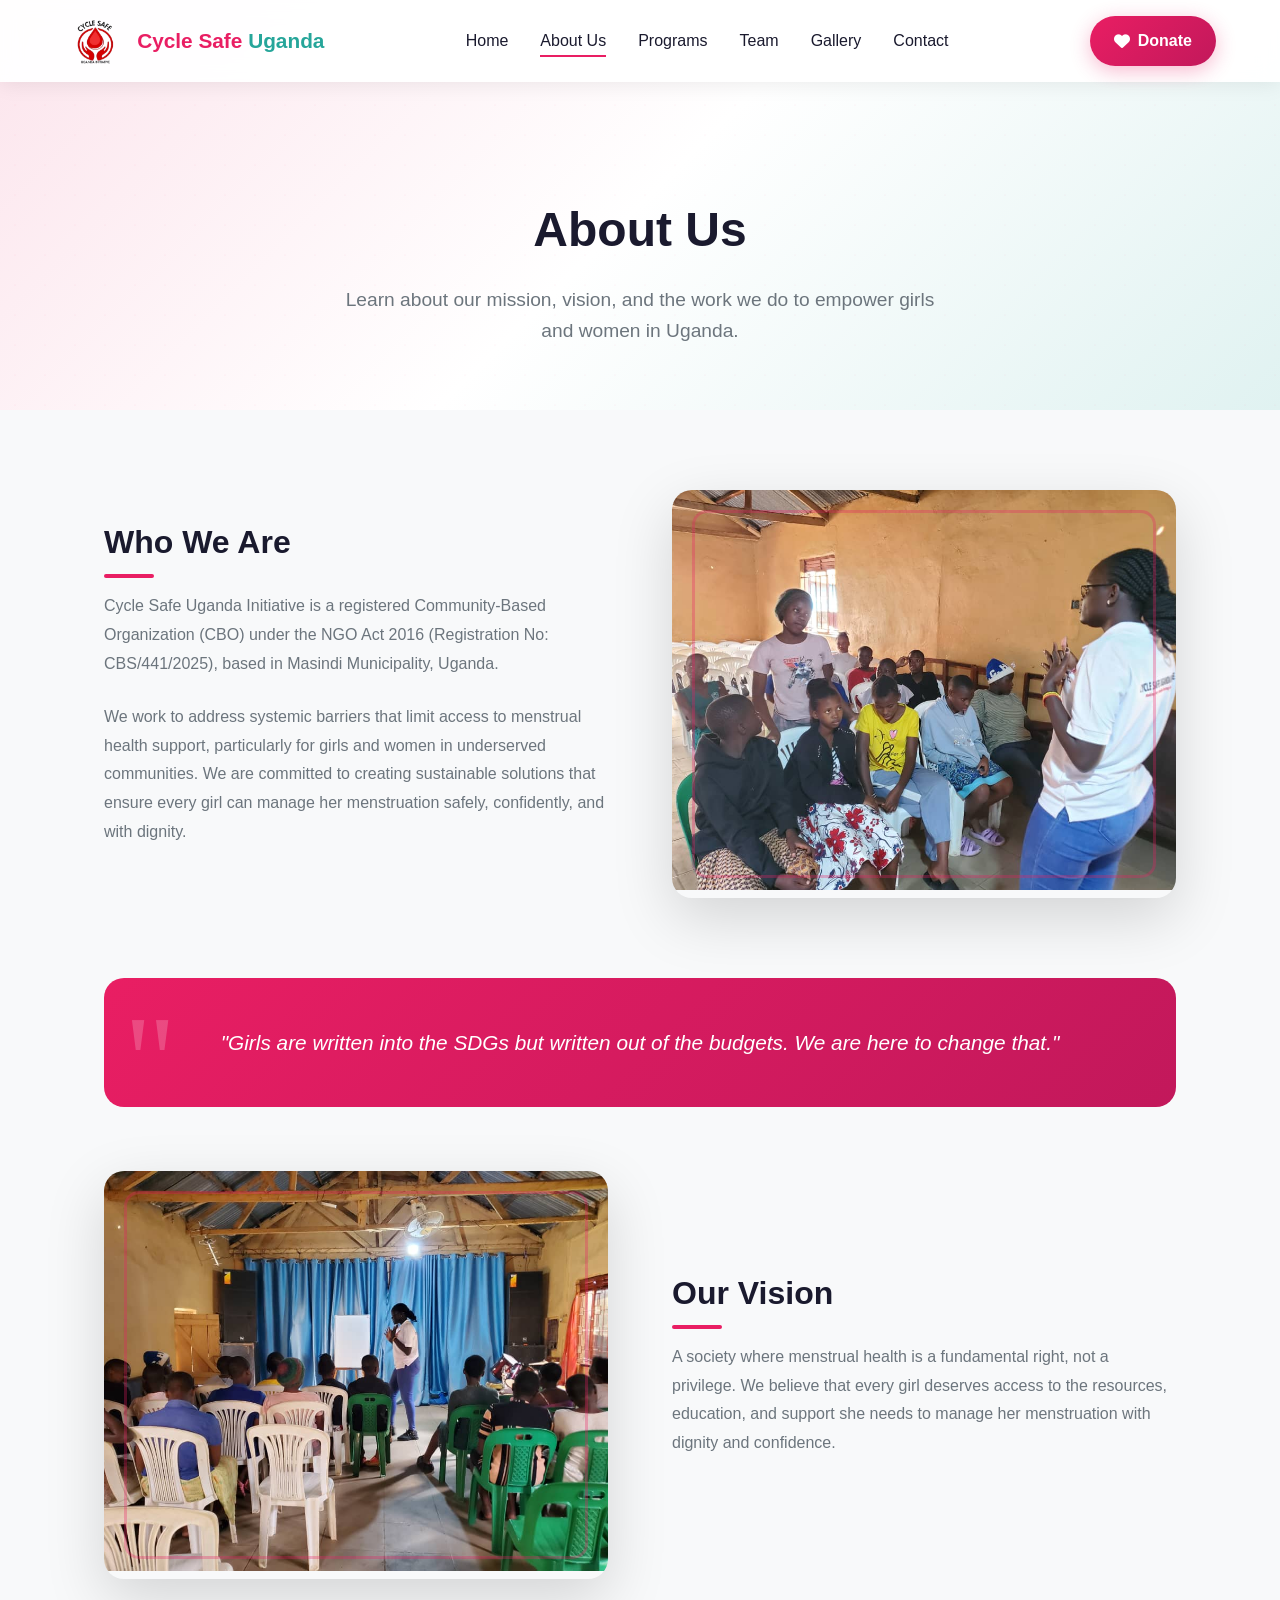
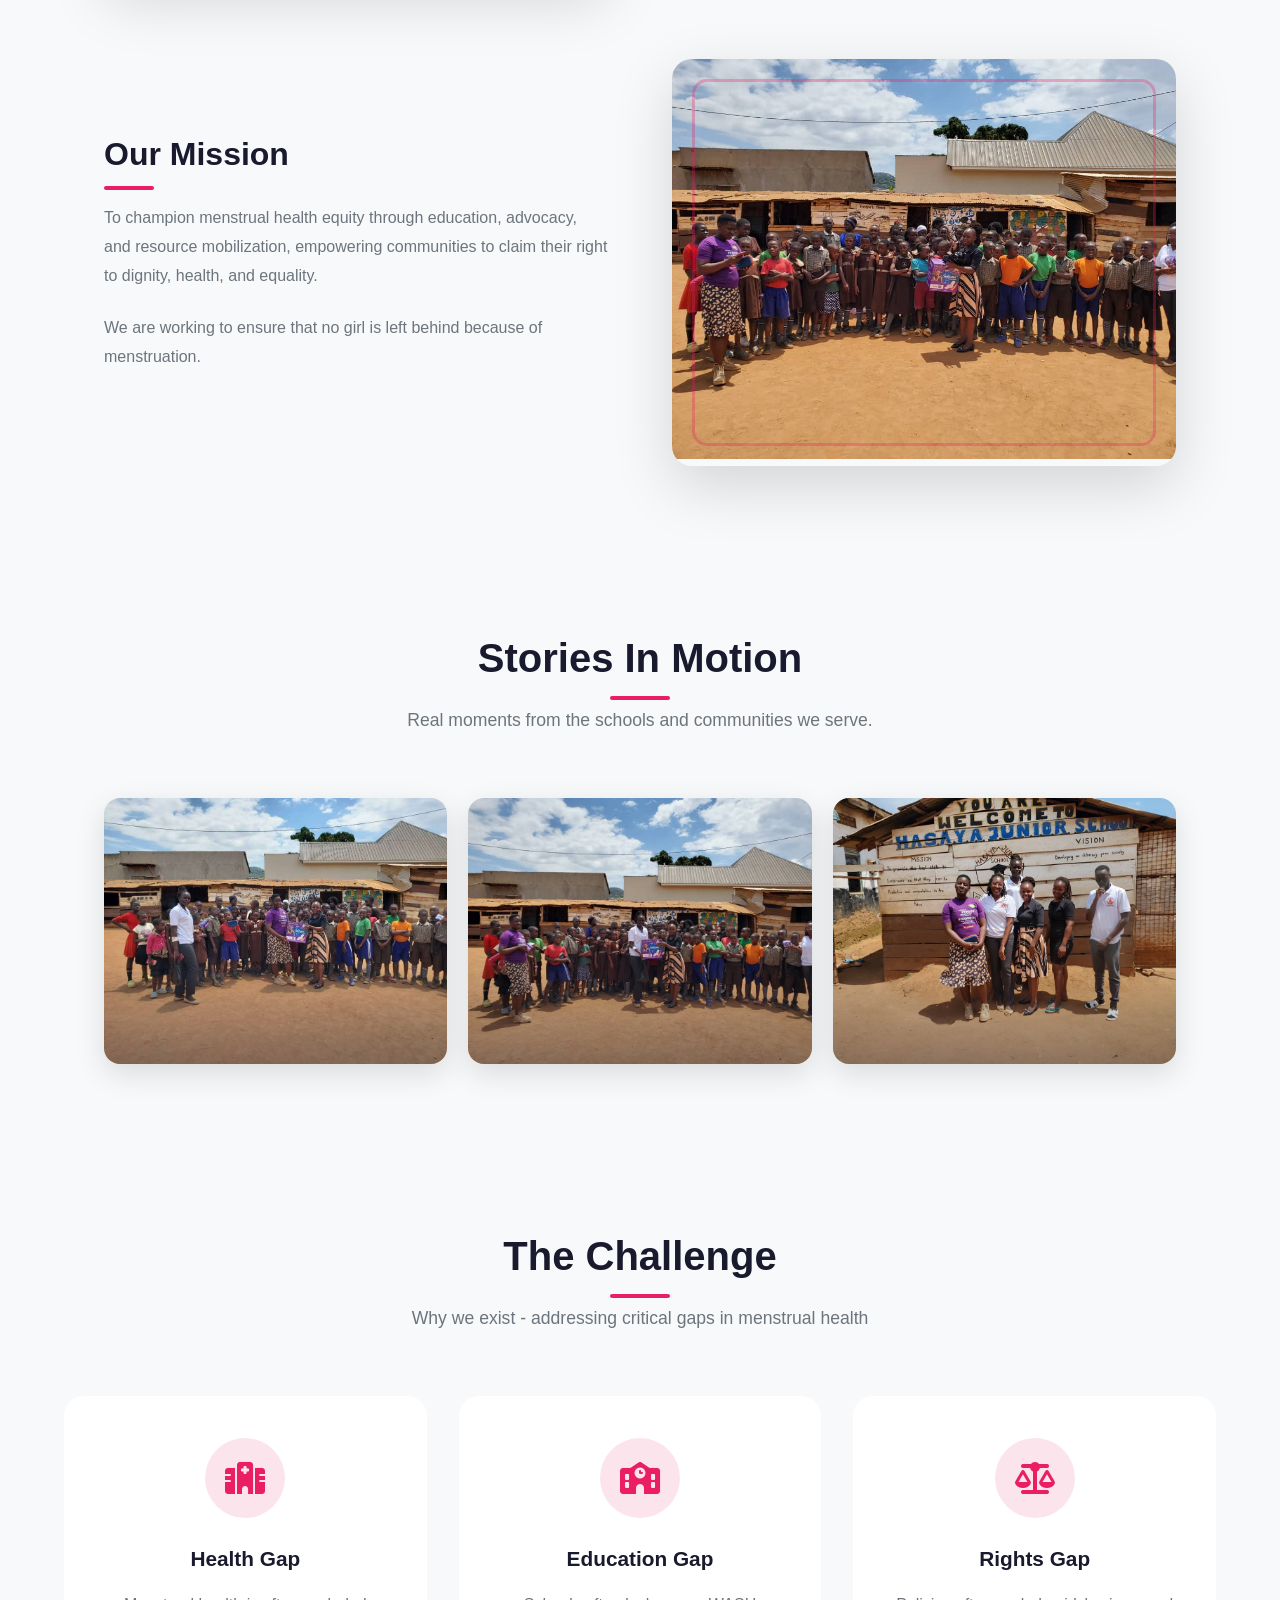
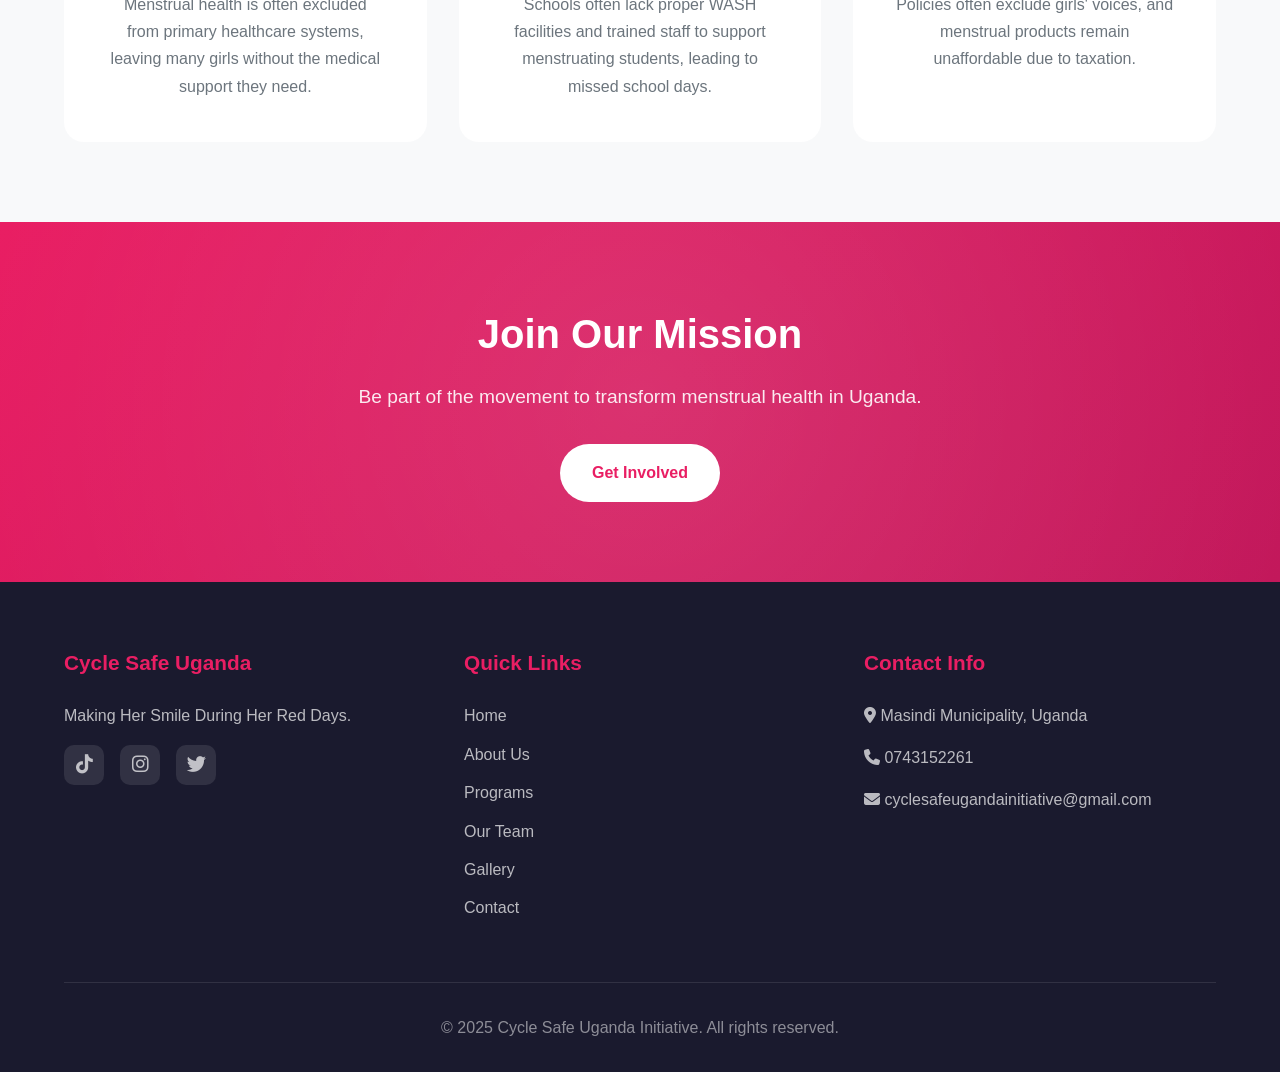
==== commit 067b50dd: "pictures" ====
--- a/about.html
+++ b/about.html
@@ -322,7 +322,7 @@
                 <p>We work to address systemic barriers that limit access to menstrual health support, particularly for girls and women in underserved communities. We are committed to creating sustainable solutions that ensure every girl can manage her menstruation safely, confidently, and with dignity.</p>
             </div>
             <div class="about-image">
-                <img src="images/okumu1.png" alt="Team meeting" decoding="async">
+                <img src="images/5.jpg" alt="Team meeting" decoding="async">
             </div>
         </div>
 
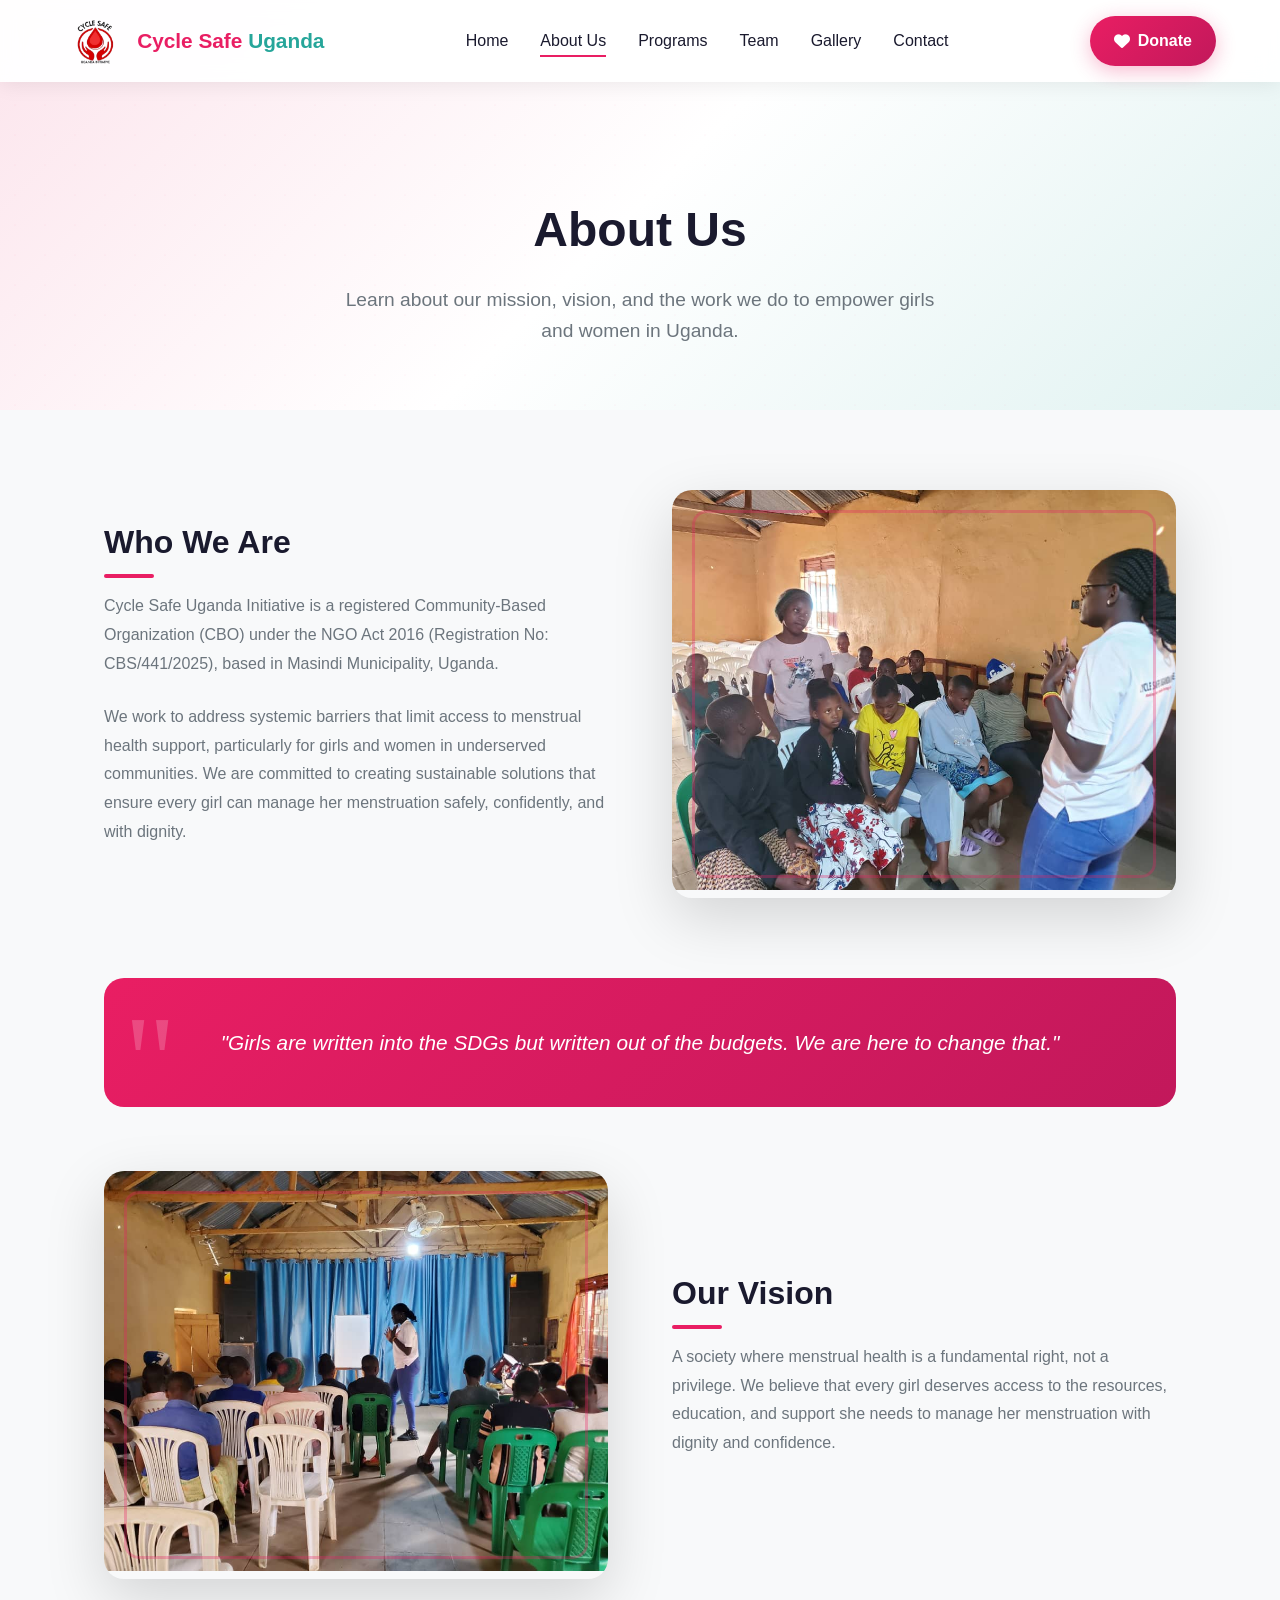
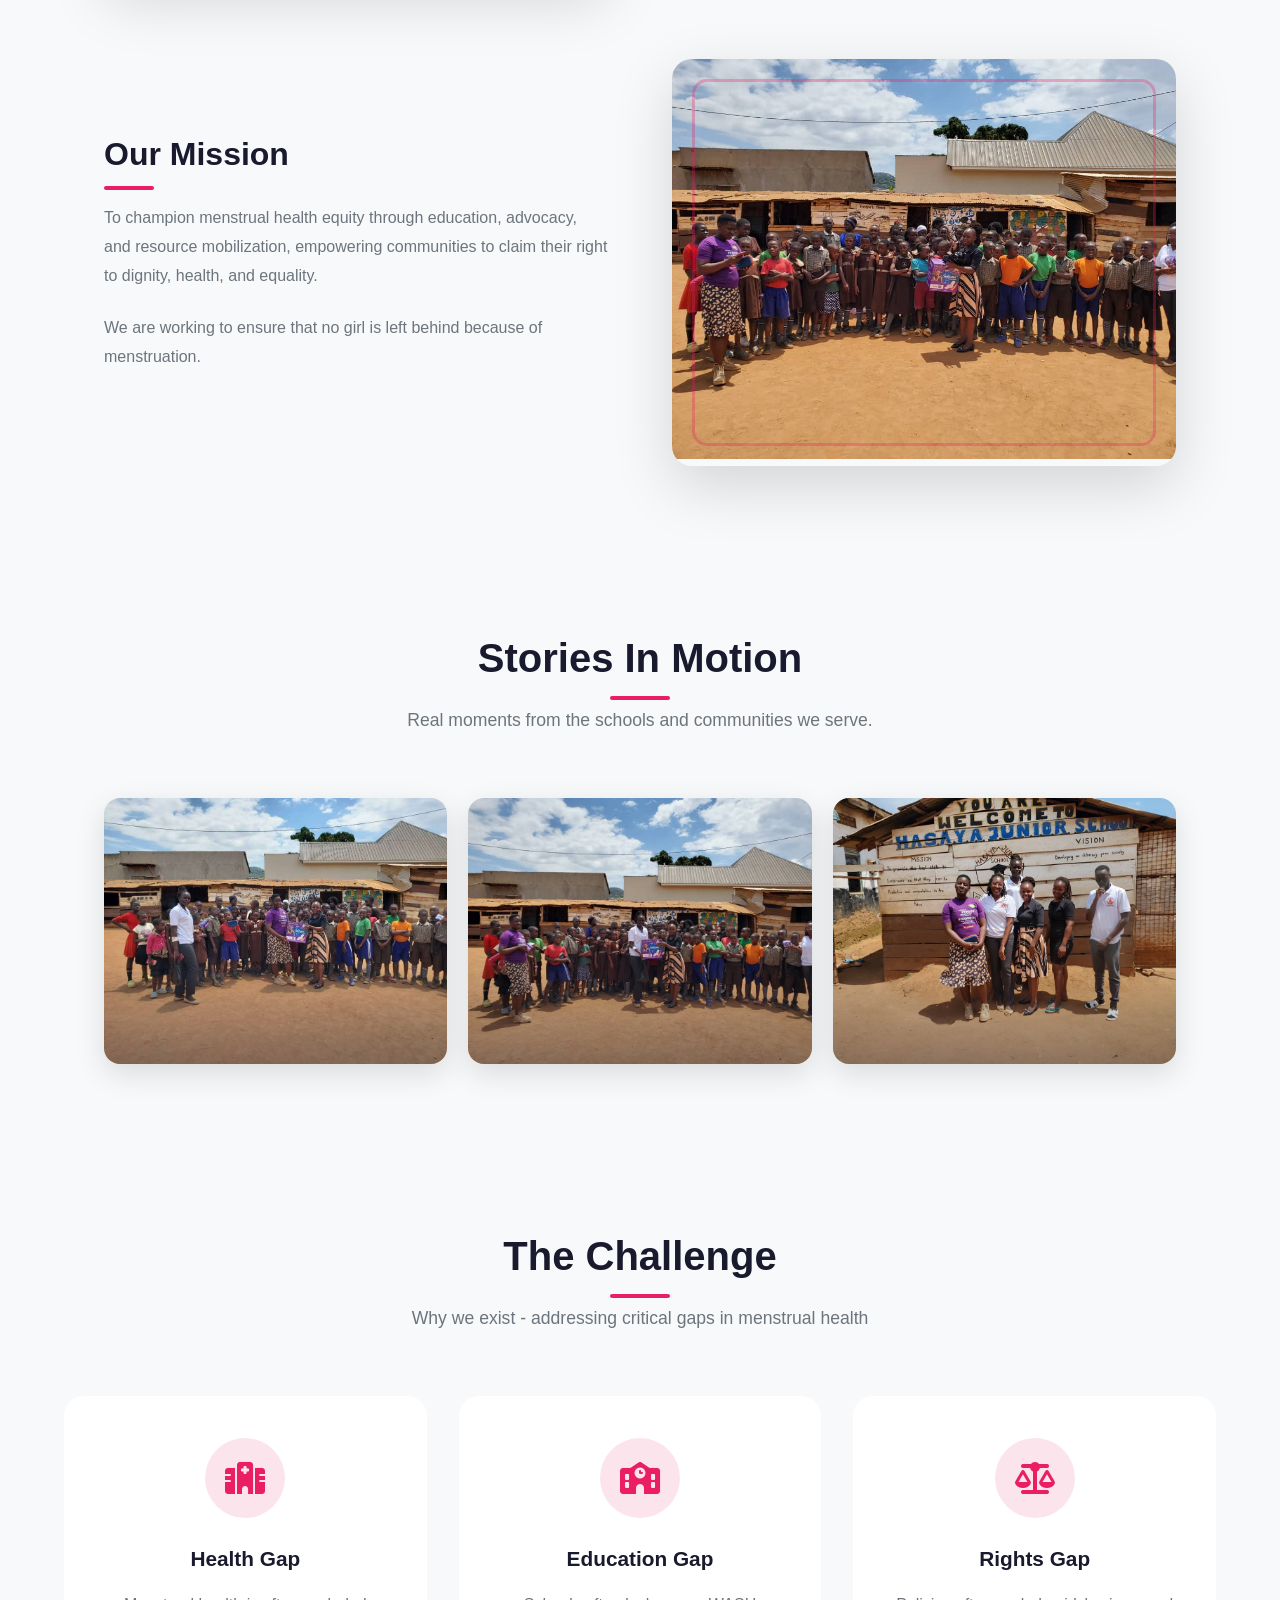
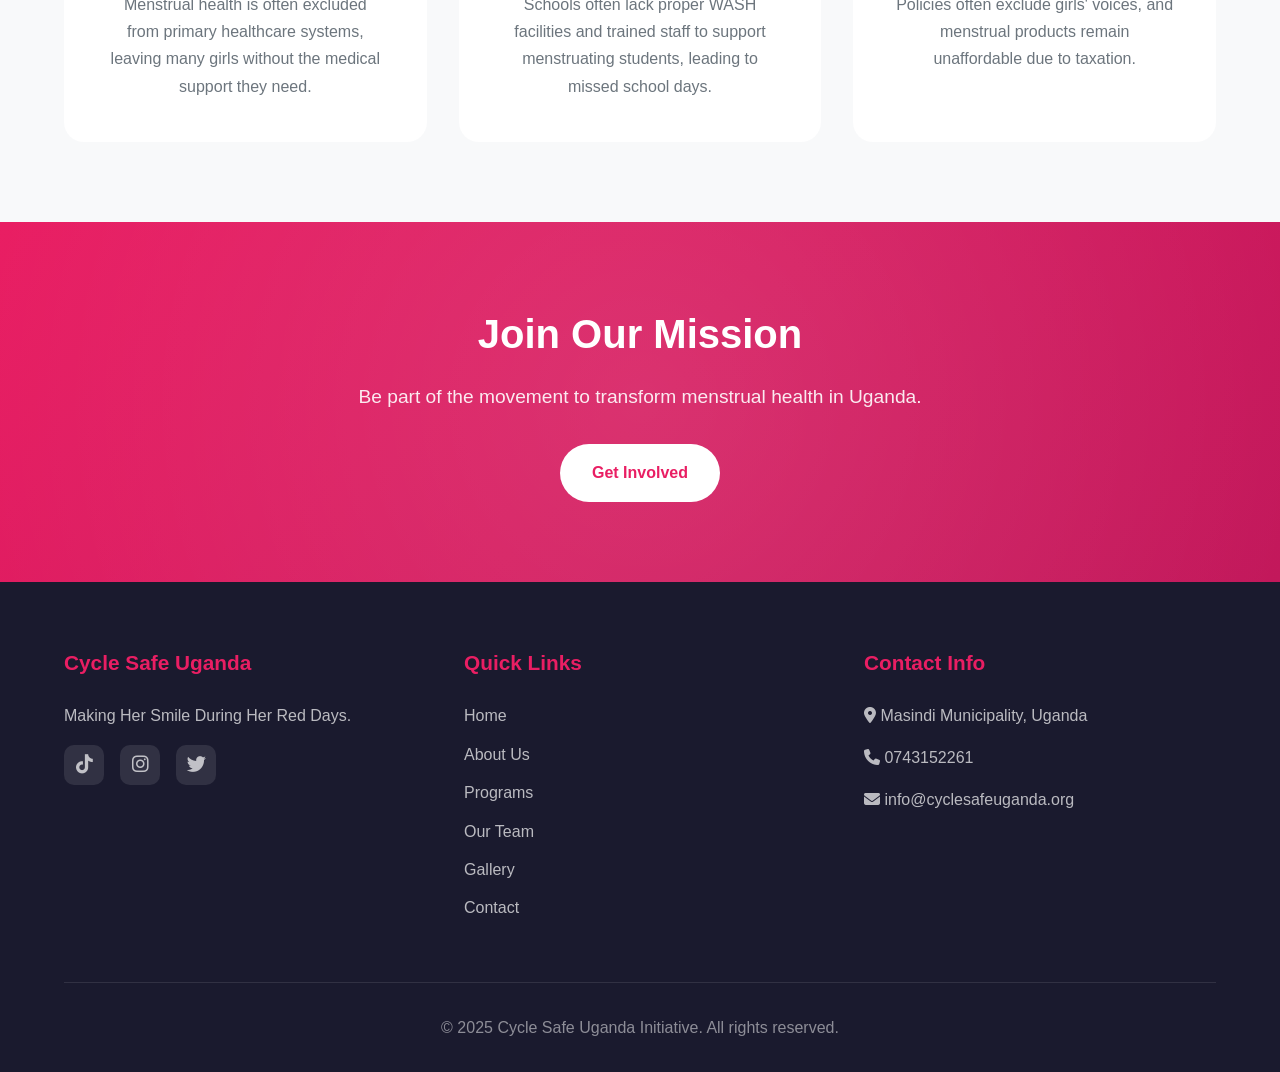
==== commit cfd6d2a2: "i" ====
--- a/about.html
+++ b/about.html
@@ -434,7 +434,7 @@
                 <h4>Contact Info</h4>
                 <p><i class="fas fa-map-marker-alt"></i> Masindi Municipality, Uganda</p>
                 <p><i class="fas fa-phone"></i> 0743152261</p>
-                <p><i class="fas fa-envelope"></i> cyclesafeugandainitiative@gmail.com</p>
+                <p><i class="fas fa-envelope"></i> info@cyclesafeuganda.org</p>
             </div>
         </div>
         <div class="footer-bottom">
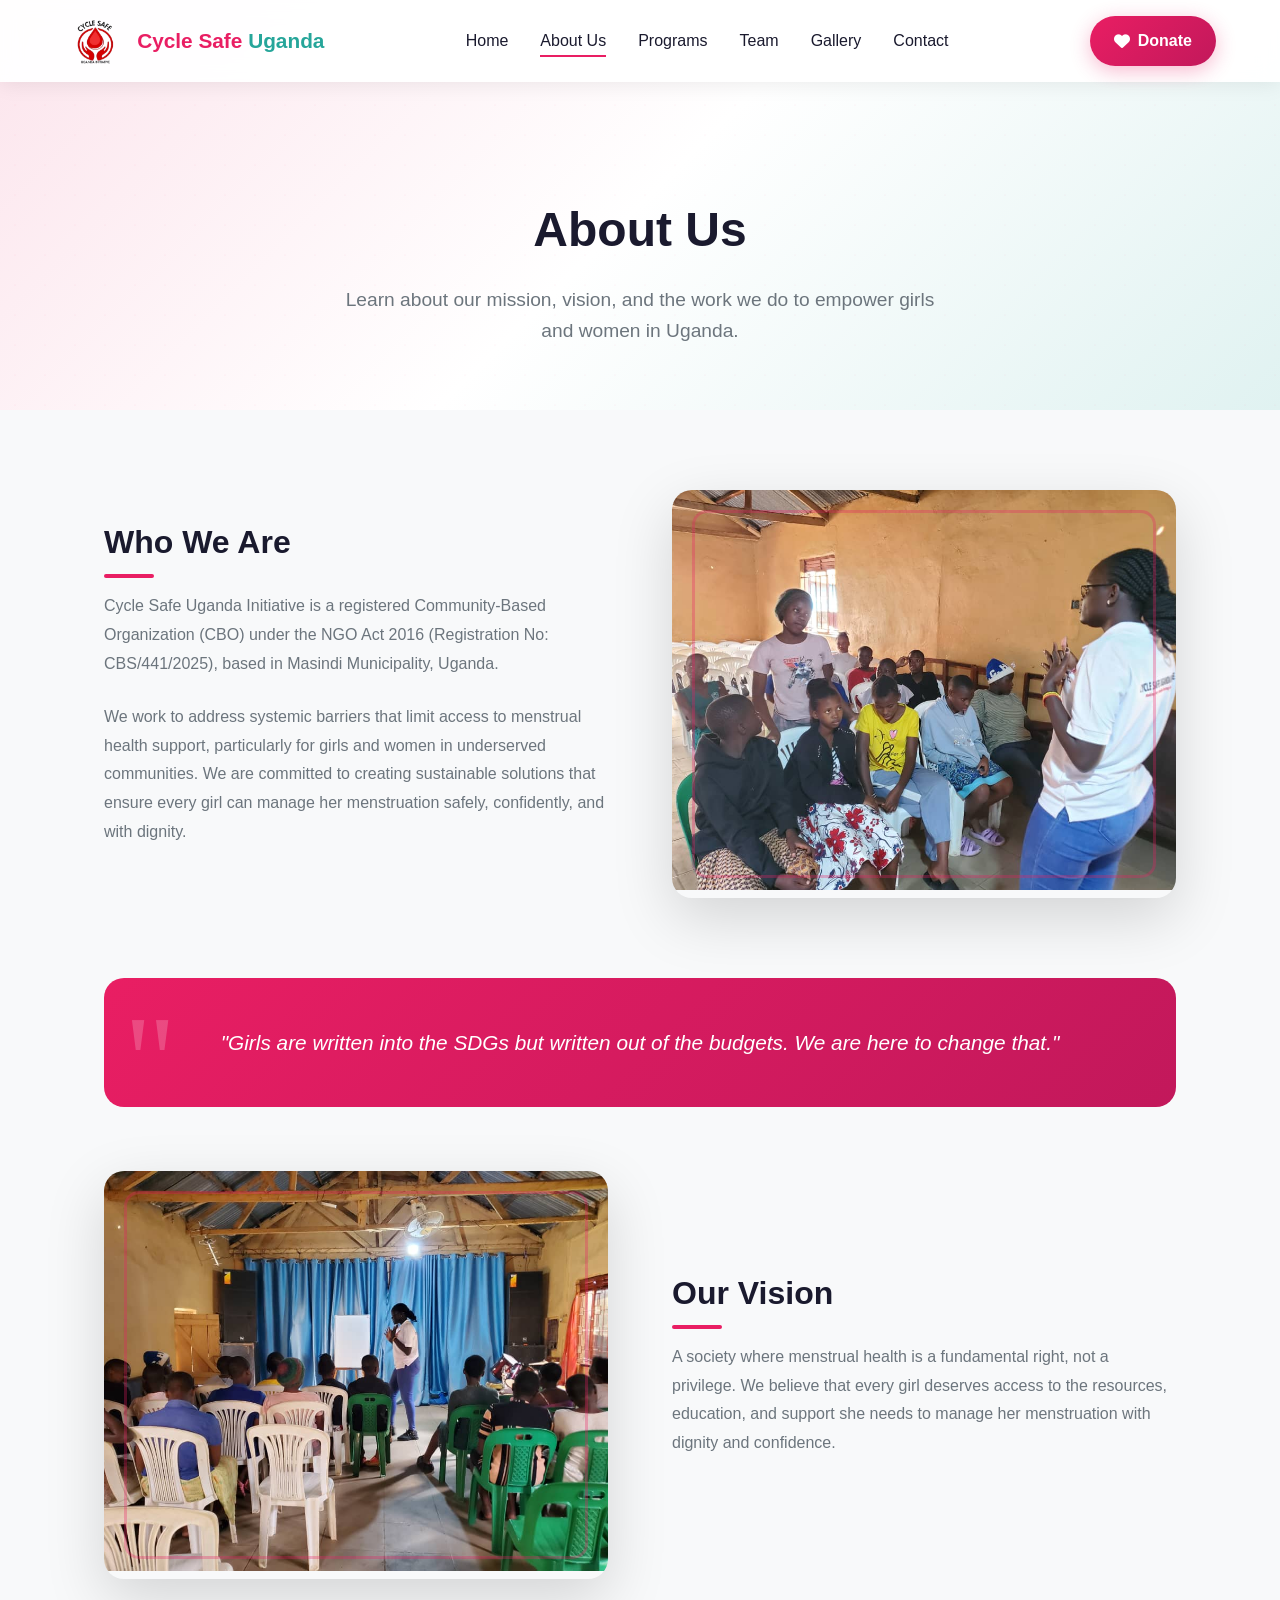
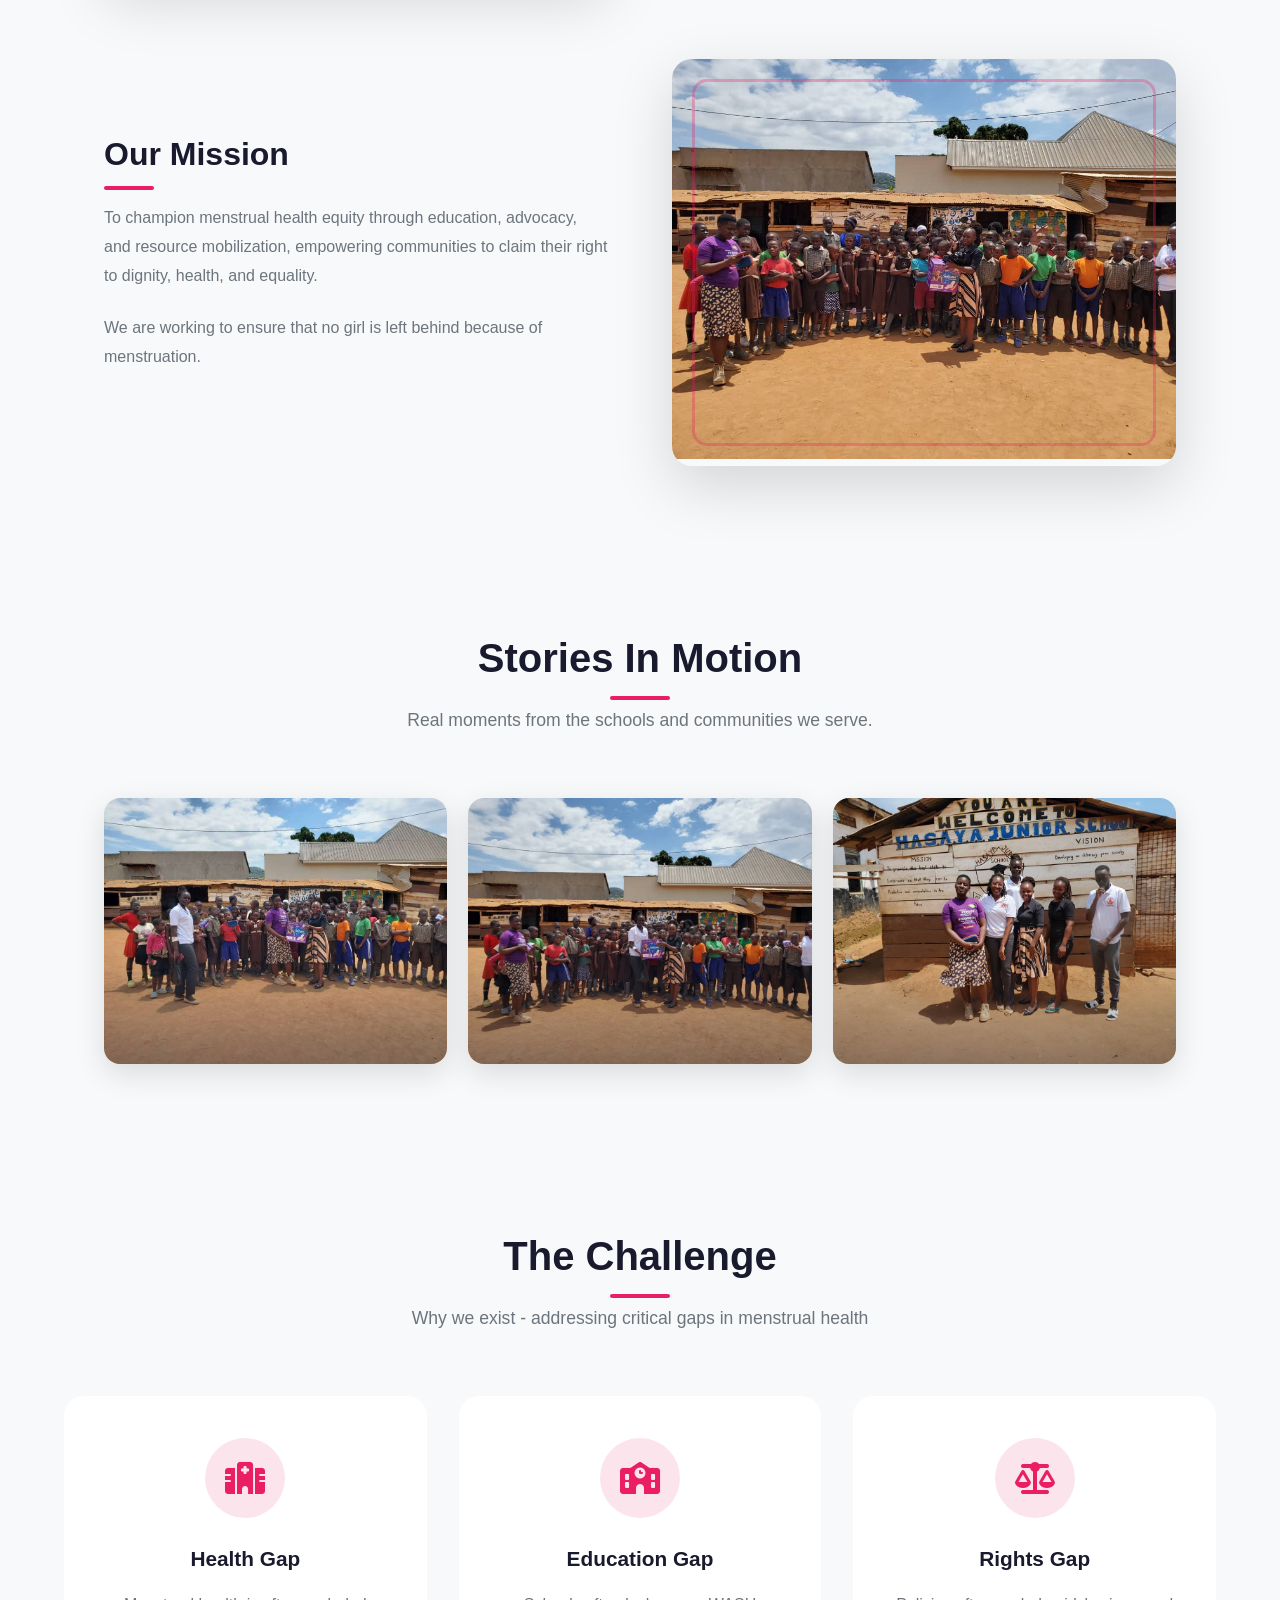
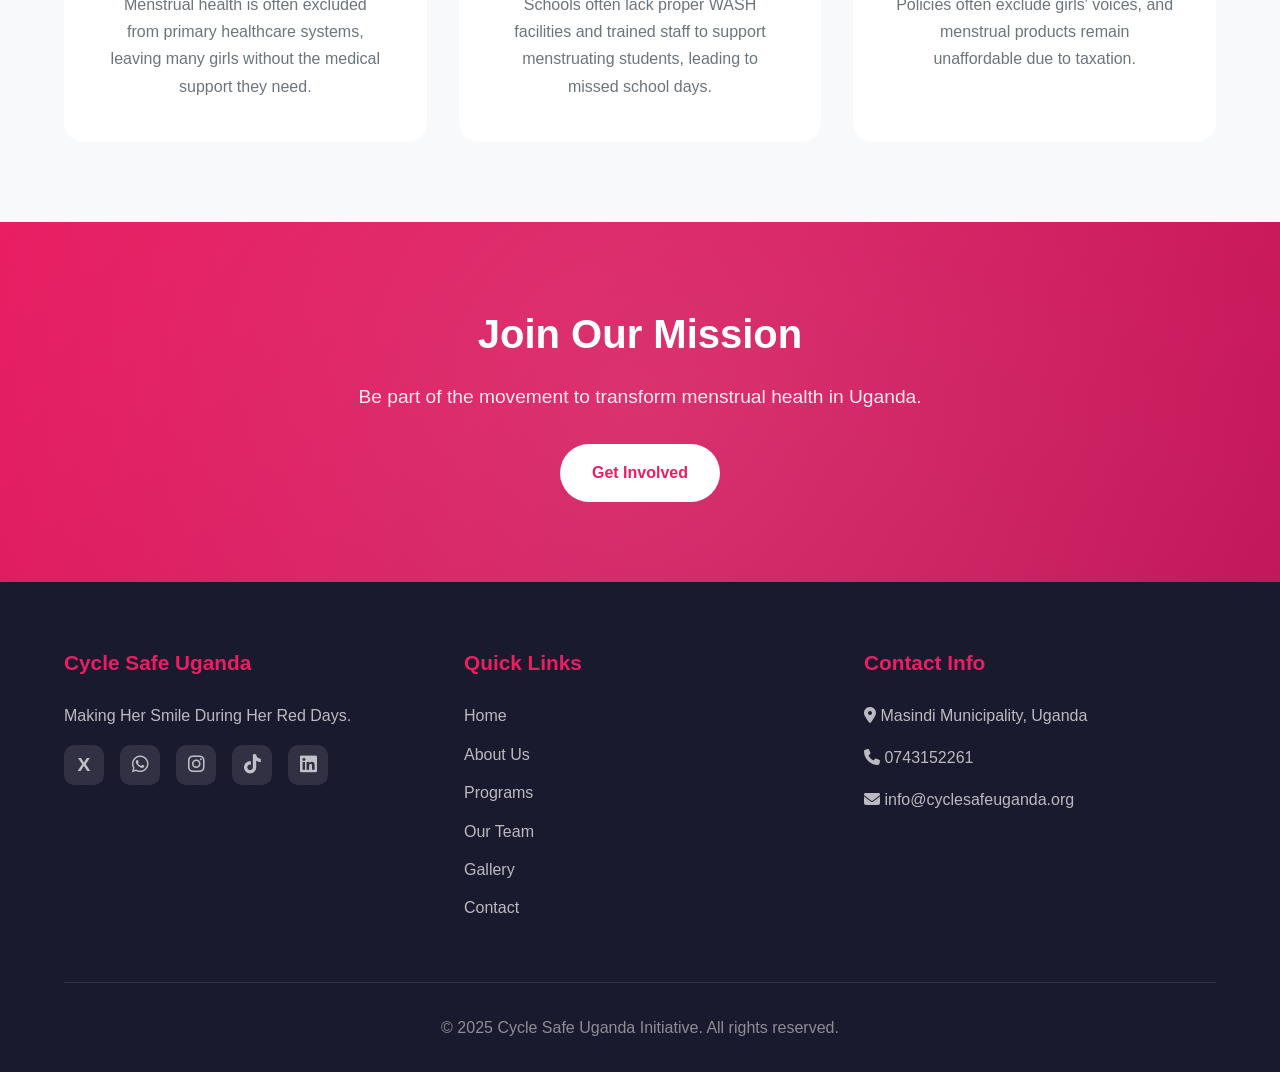
==== commit d2d3ec16: "i" ====
--- a/about.html
+++ b/about.html
@@ -413,10 +413,12 @@
             <div class="footer-col">
                 <h4>Cycle Safe Uganda</h4>
                 <p>Making Her Smile During Her Red Days.</p>
-                <div class="social-links">
-                    <a href="#"><i class="fab fa-tiktok"></i></a>
-                    <a href="#"><i class="fab fa-instagram"></i></a>
-                    <a href="#"><i class="fab fa-twitter"></i></a>
+<div class="social-links">
+                    <a href="https://x.com/CyclesafeUg" target="_blank" style="font-family:sans-serif;font-weight:bold">X</a>
+                    <a href="https://wa.me/256743152261" target="_blank"><i class="fab fa-whatsapp"></i></a>
+                    <a href="https://www.instagram.com/cylesafeugandainitiative?utm_source=qr&igsh=MWJmbmpsaXpyMHZxaQ==" target="_blank"><i class="fab fa-instagram"></i></a>
+                    <a href="https://vm.tiktok.com/ZS9N72SBQddAj-WL2Fd/" target="_blank"><i class="fab fa-tiktok"></i></a>
+                    <a href="https://www.linkedin.com/company/cycle-safe-uganda/" target="_blank"><i class="fab fa-linkedin"></i></a>
                 </div>
             </div>
             <div class="footer-col">
